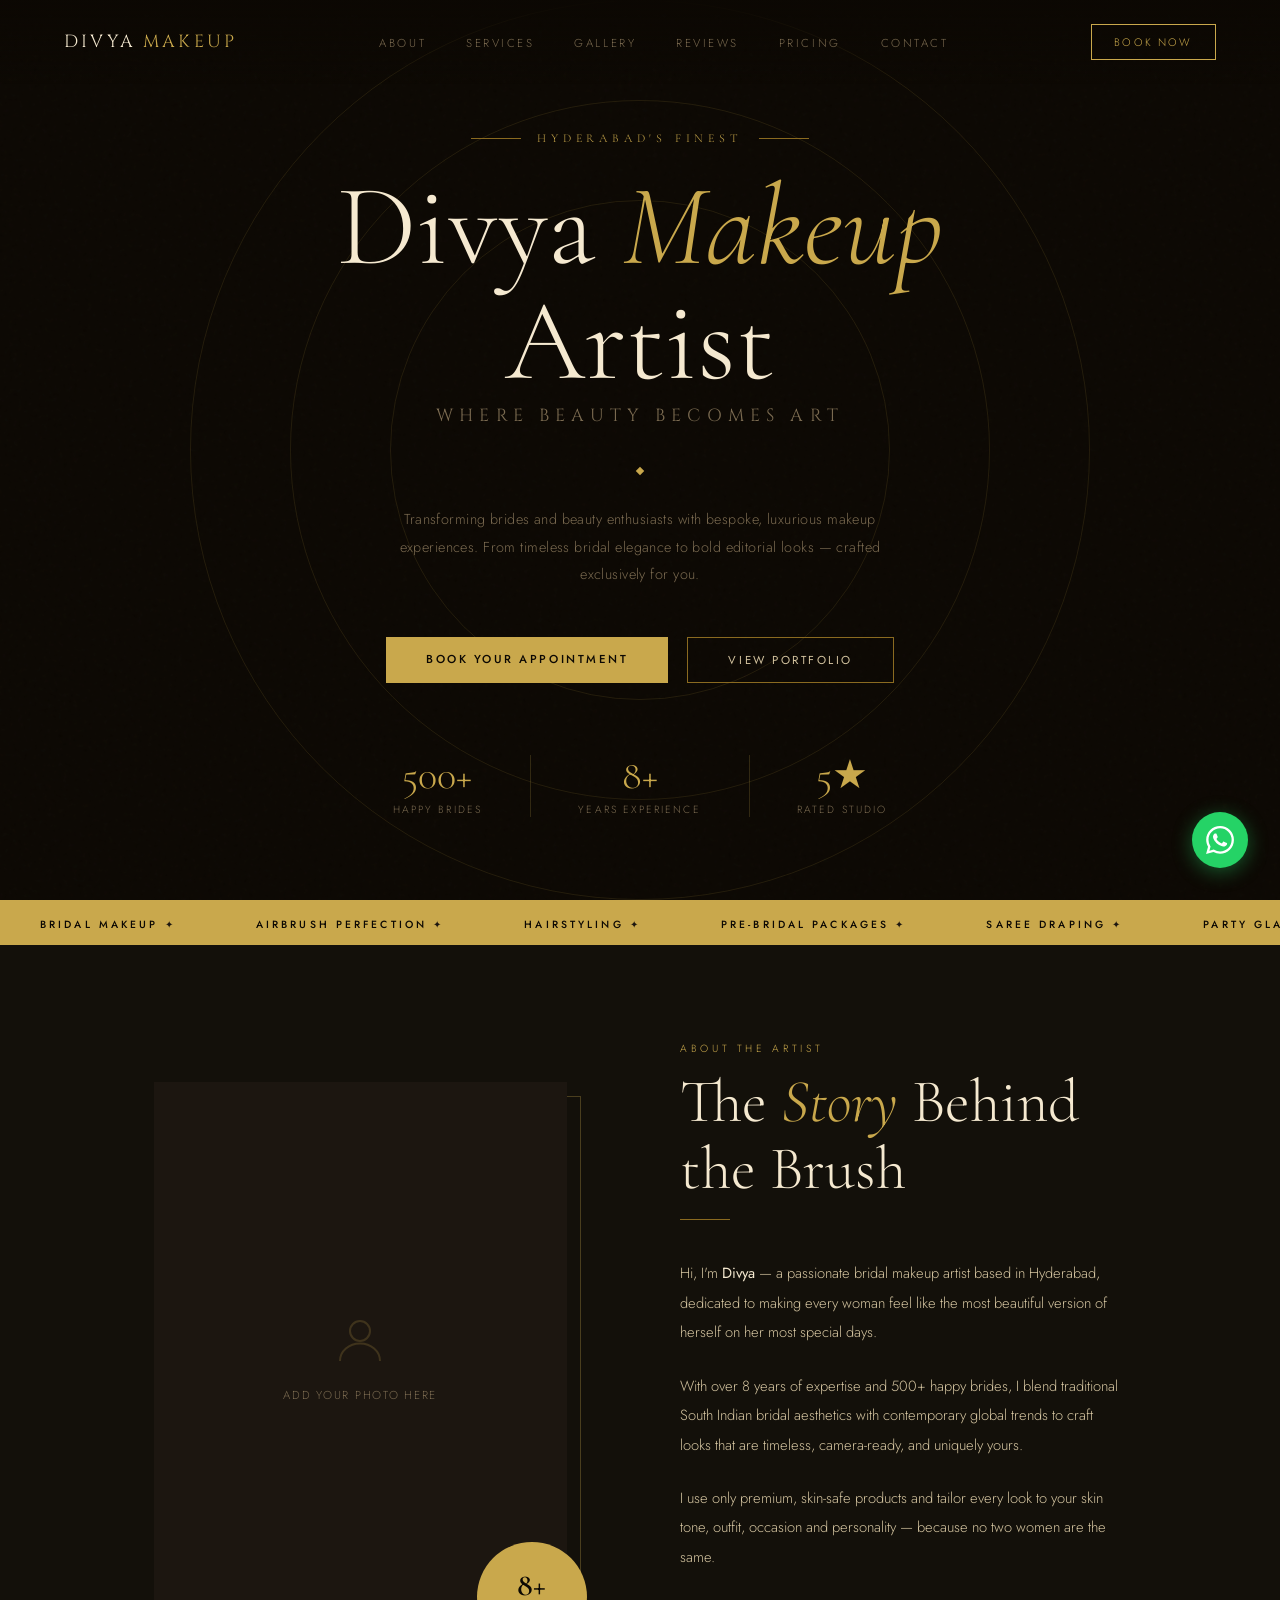
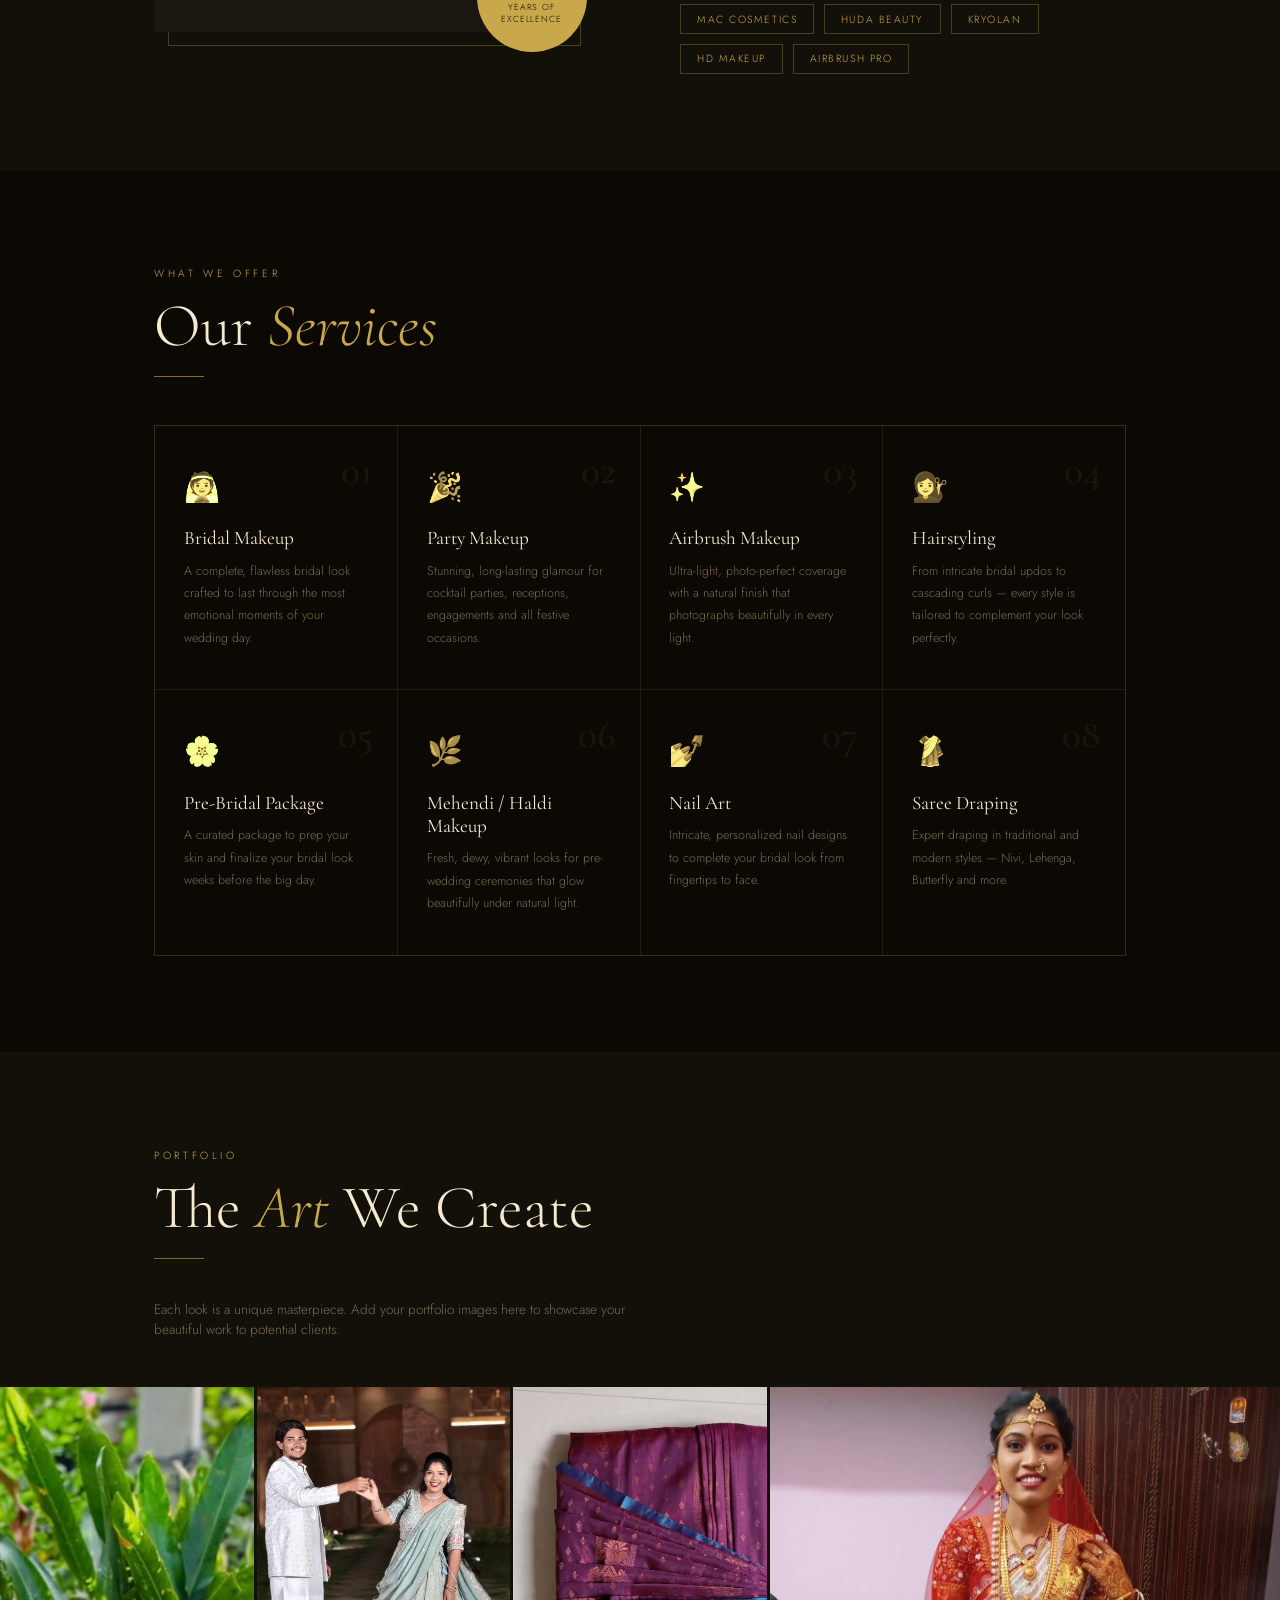
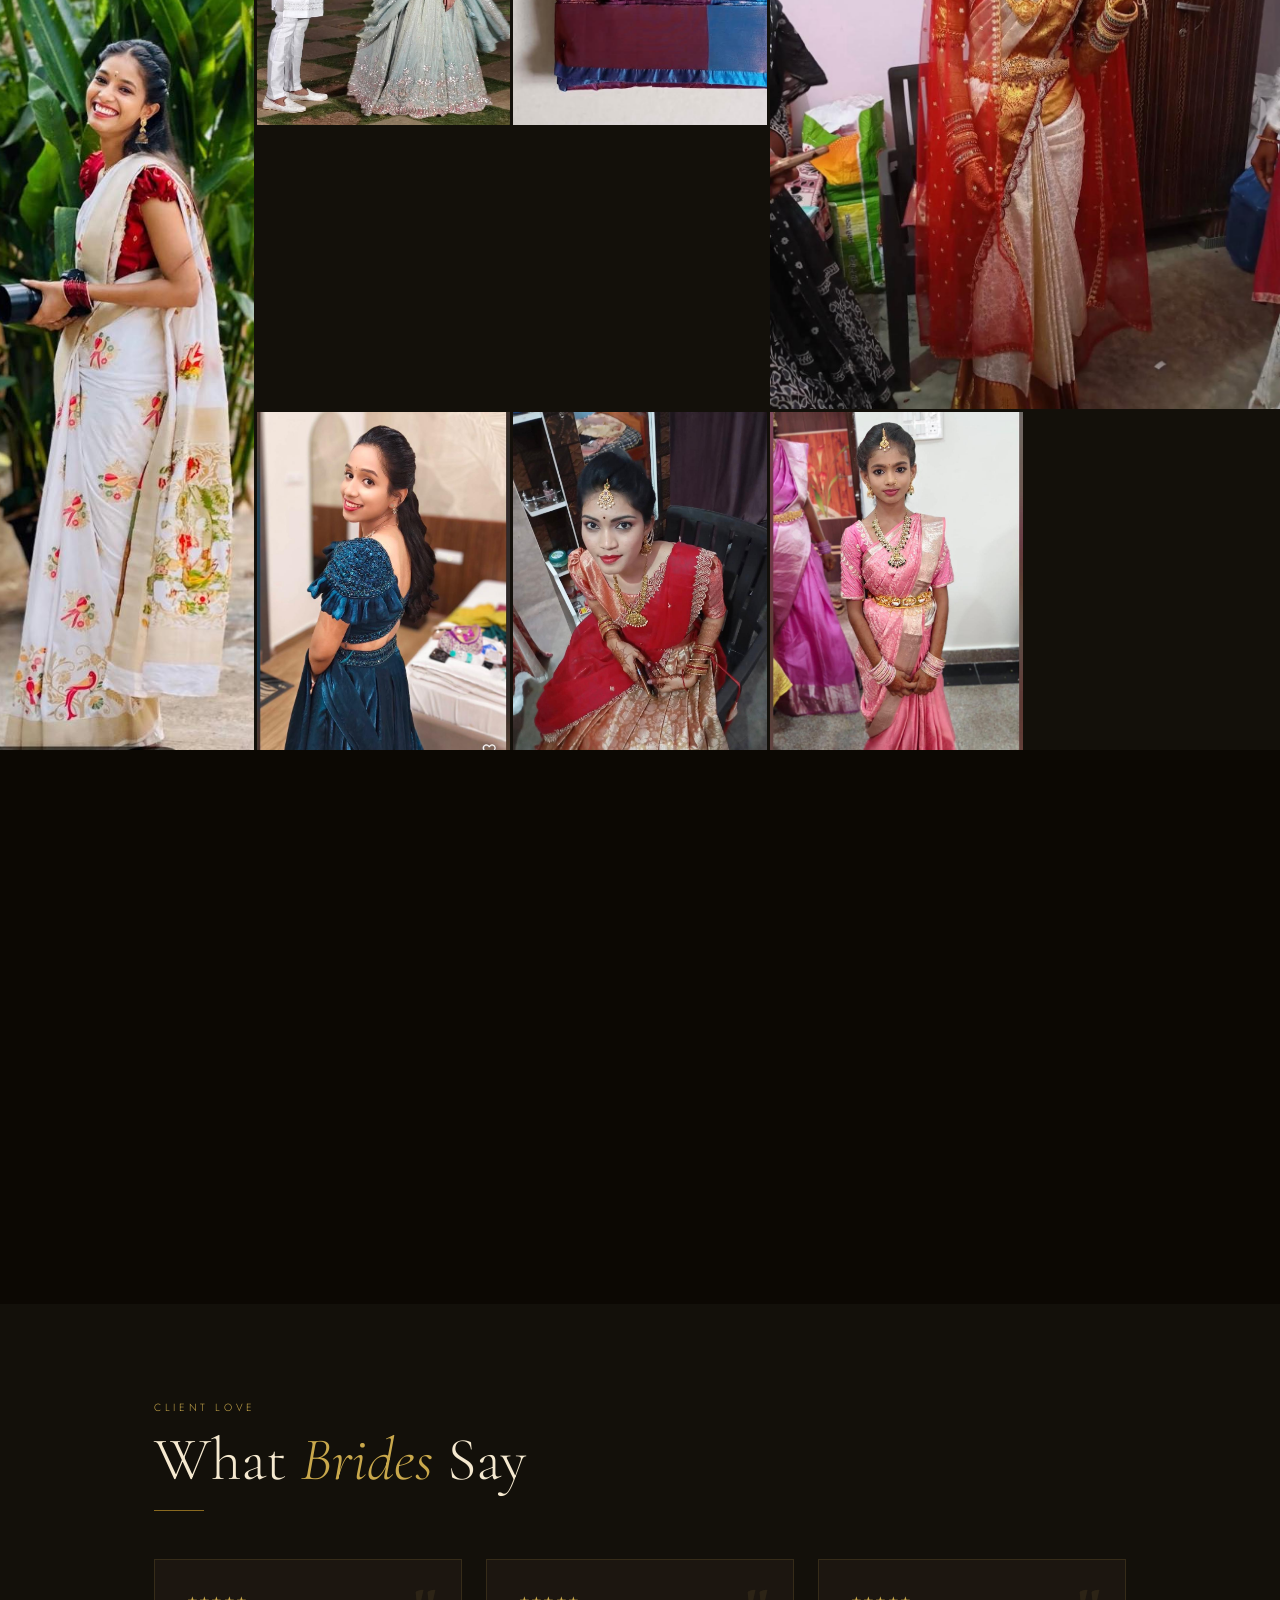
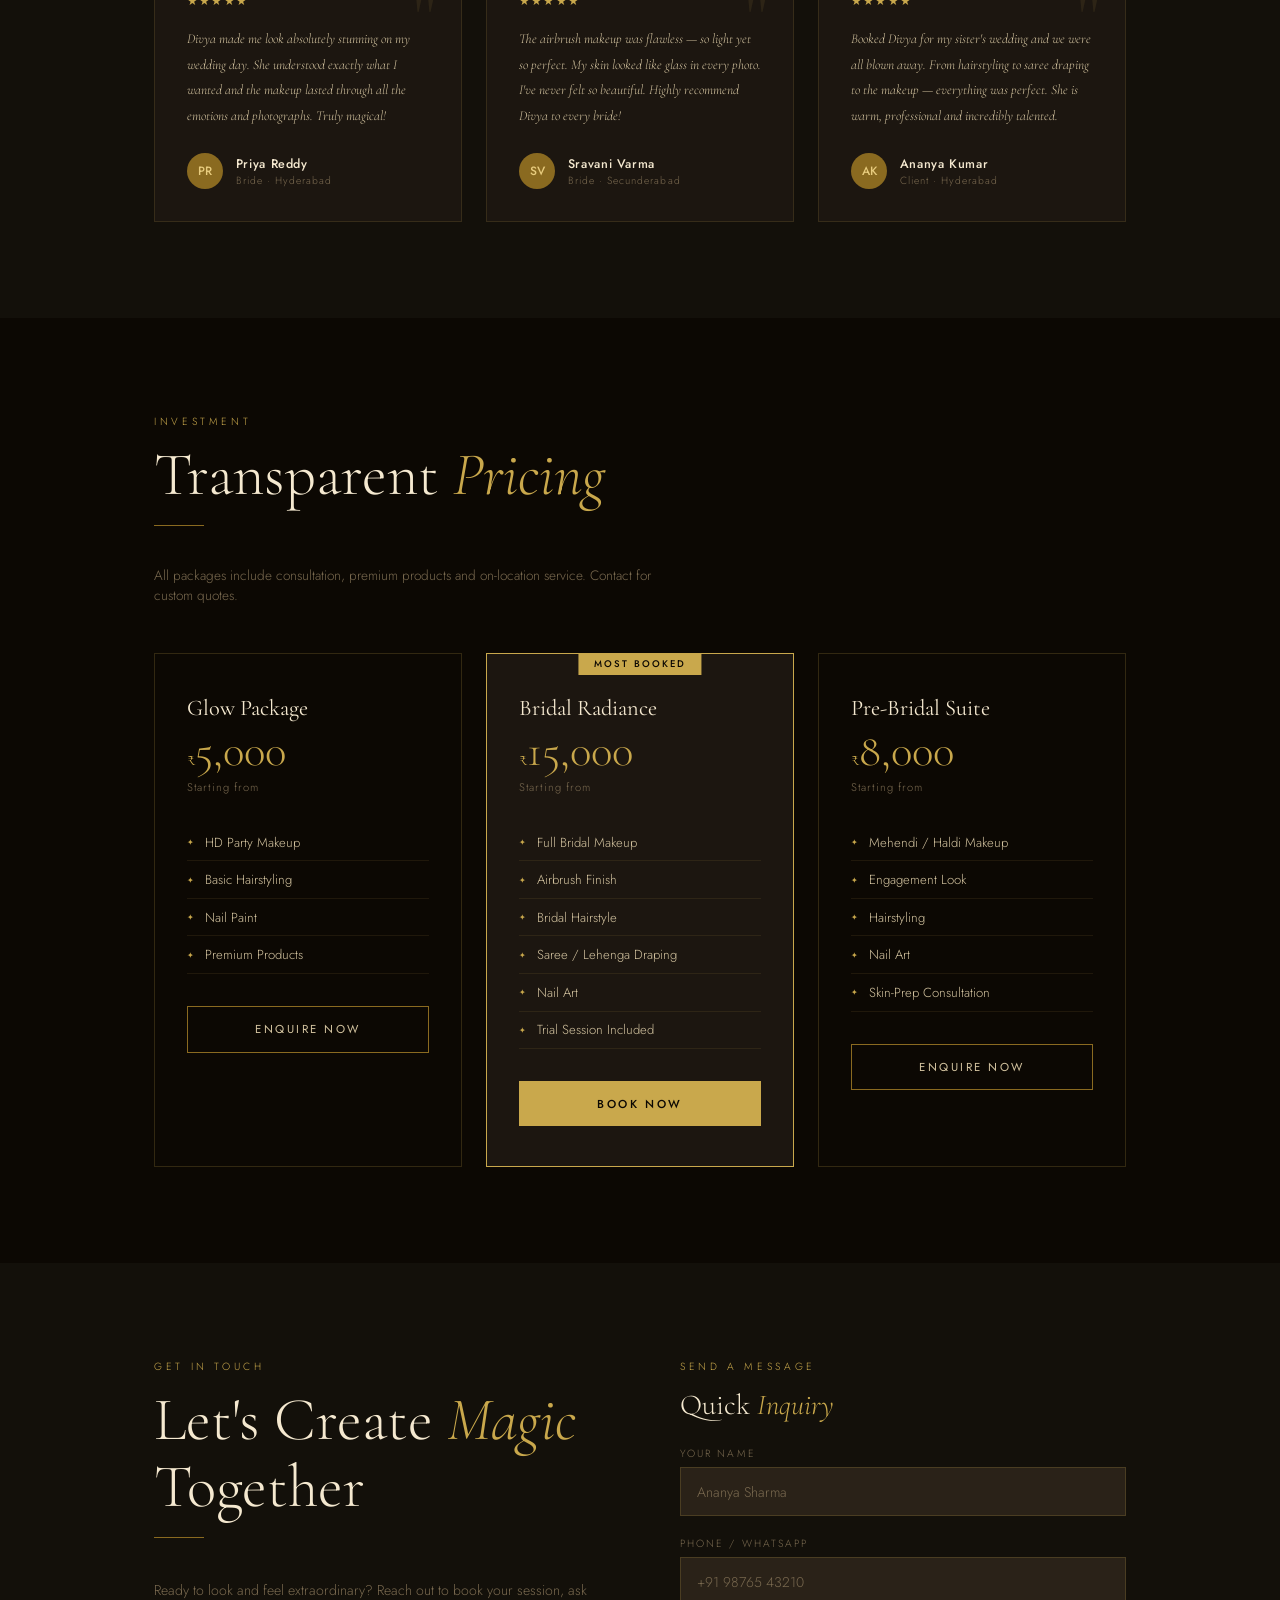
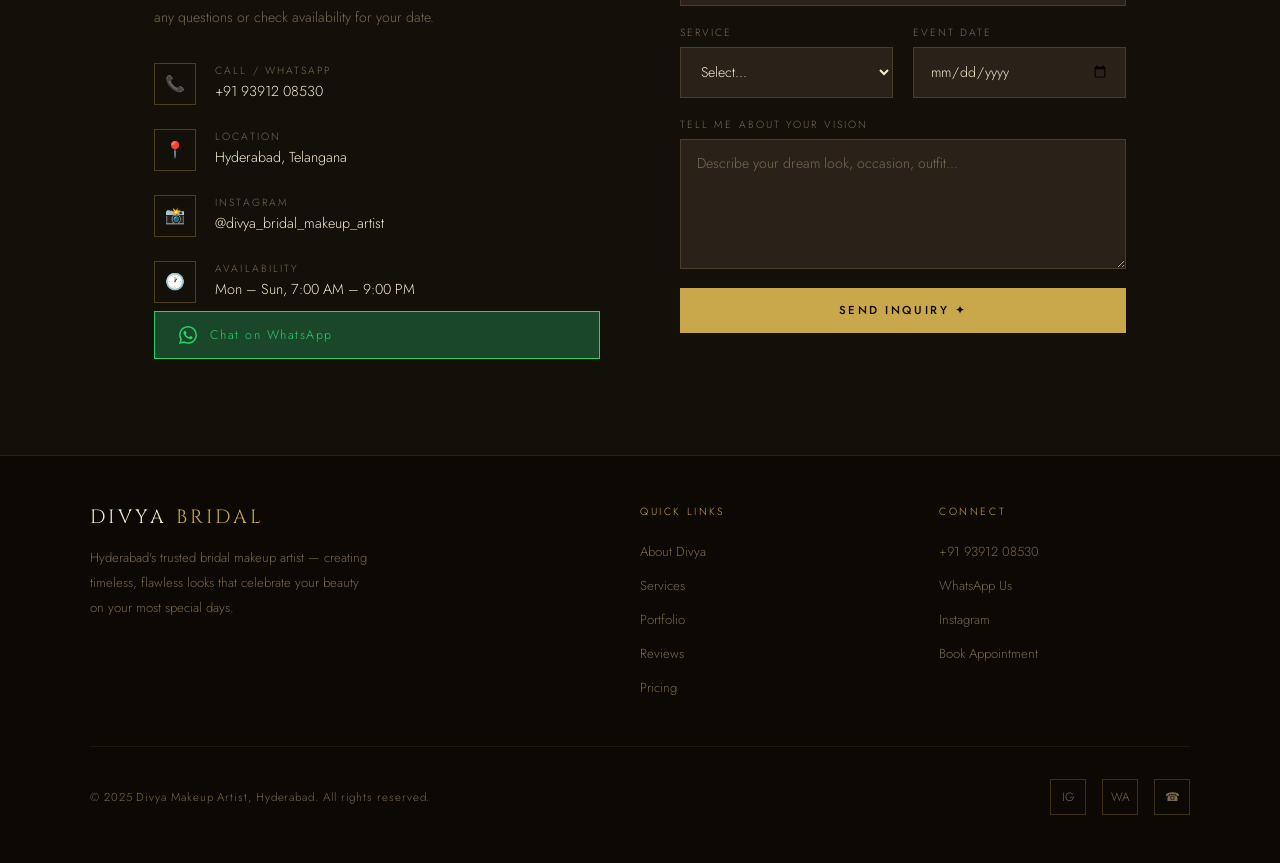
==== index.html @ 197c2012 "Initial project setup" ====
<!DOCTYPE html>
<html lang="en">
<head>
<meta charset="UTF-8"/>
<meta name="viewport" content="width=device-width, initial-scale=1.0"/>
<title>Divya Makeup Artist – Hyderabad</title>
<link href="https://fonts.googleapis.com/css2?family=Cormorant+Garamond:ital,wght@0,300;0,400;0,600;1,300;1,400&family=Jost:wght@300;400;500&family=Cinzel:wght@400;600&display=swap" rel="stylesheet"/>
<link rel="stylesheet" href="assets/css/style.css">
</head>
<body>

<!-- FLOATING WHATSAPP -->
<a class="float-wa" href="https://wa.me/919391208530" target="_blank" aria-label="Chat on WhatsApp">
  <svg viewBox="0 0 24 24" xmlns="http://www.w3.org/2000/svg"><path d="M17.472 14.382c-.297-.149-1.758-.867-2.03-.967-.273-.099-.471-.148-.67.15-.197.297-.767.966-.94 1.164-.173.199-.347.223-.644.075-.297-.15-1.255-.463-2.39-1.475-.883-.788-1.48-1.761-1.653-2.059-.173-.297-.018-.458.13-.606.134-.133.298-.347.446-.52.149-.174.198-.298.298-.497.099-.198.05-.371-.025-.52-.075-.149-.669-1.612-.916-2.207-.242-.579-.487-.5-.669-.51-.173-.008-.371-.01-.57-.01-.198 0-.52.074-.792.372-.272.297-1.04 1.016-1.04 2.479 0 1.462 1.065 2.875 1.213 3.074.149.198 2.096 3.2 5.077 4.487.709.306 1.262.489 1.694.625.712.227 1.36.195 1.871.118.571-.085 1.758-.719 2.006-1.413.248-.694.248-1.289.173-1.413-.074-.124-.272-.198-.57-.347m-5.421 7.403h-.004a9.87 9.87 0 01-5.031-1.378l-.361-.214-3.741.982.998-3.648-.235-.374a9.86 9.86 0 01-1.51-5.26c.001-5.45 4.436-9.884 9.888-9.884 2.64 0 5.122 1.03 6.988 2.898a9.825 9.825 0 012.893 6.994c-.003 5.45-4.437 9.884-9.885 9.884m8.413-18.297A11.815 11.815 0 0012.05 0C5.495 0 .16 5.335.157 11.892c0 2.096.547 4.142 1.588 5.945L.057 24l6.305-1.654a11.882 11.882 0 005.683 1.448h.005c6.554 0 11.89-5.335 11.893-11.893a11.821 11.821 0 00-3.48-8.413z"/></svg>
</a>

<!-- NAV -->
<nav id="navbar">
  <a class="nav-logo" href="#"><span>DIVYA</span> MAKEUP</a>
  <ul class="nav-links">
    <li><a href="#about">About</a></li>
    <li><a href="#services">Services</a></li>
    <li><a href="#gallery">Gallery</a></li>
    <li><a href="#testimonials">Reviews</a></li>
    <li><a href="#pricing">Pricing</a></li>
    <li><a href="#contact">Contact</a></li>
  </ul>
  <a class="nav-book" href="https://wa.me/919391208530" target="_blank">Book Now</a>
  <div class="hamburger" id="hamburger" onclick="toggleMenu()">
    <span></span><span></span><span></span>
  </div>
</nav>

<!-- HERO -->
<section class="hero" id="home">
  <div class="hero-bg-circle"></div>
  <div class="hero-bg-circle"></div>
  <div class="hero-bg-circle"></div>

  <div class="hero-ornament">Hyderabad's Finest</div>

  <h1 class="hero-title">
    Divya <em>Makeup</em><br/>Artist
  </h1>

  <div class="hero-subtitle">Where Beauty Becomes Art</div>

  <div class="hero-divider">
    <div class="hero-divider-line"></div>
    <div class="hero-divider-diamond"></div>
    <div class="hero-divider-line"></div>
  </div>

  <p class="hero-desc">
    Transforming brides and beauty enthusiasts with bespoke, luxurious makeup experiences. From timeless bridal elegance to bold editorial looks — crafted exclusively for you.
  </p>

  <div class="hero-ctas">
    <a class="btn-gold" href="https://wa.me/919391208530" target="_blank">Book Your Appointment</a>
    <a class="btn-outline" href="#gallery">View Portfolio</a>
  </div>

  <div class="hero-stats">
    <div class="hero-stat">
      <span class="hero-stat-num">500+</span>
      <span class="hero-stat-label">Happy Brides</span>
    </div>
    <div class="hero-stat-sep"></div>
    <div class="hero-stat">
      <span class="hero-stat-num">8+</span>
      <span class="hero-stat-label">Years Experience</span>
    </div>
    <div class="hero-stat-sep"></div>
    <div class="hero-stat">
      <span class="hero-stat-num">5★</span>
      <span class="hero-stat-label">Rated Studio</span>
    </div>
  </div>
</section>

<!-- MARQUEE -->
<div class="marquee-wrap">
  <div class="marquee-track">
    <span class="marquee-item">Bridal Makeup <span class="marquee-sep">✦</span></span>
    <span class="marquee-item">Airbrush Perfection <span class="marquee-sep">✦</span></span>
    <span class="marquee-item">Hairstyling <span class="marquee-sep">✦</span></span>
    <span class="marquee-item">Pre-Bridal Packages <span class="marquee-sep">✦</span></span>
    <span class="marquee-item">Saree Draping <span class="marquee-sep">✦</span></span>
    <span class="marquee-item">Party Glam <span class="marquee-sep">✦</span></span>
    <span class="marquee-item">Nail Art <span class="marquee-sep">✦</span></span>
    <span class="marquee-item">Mehendi Makeup <span class="marquee-sep">✦</span></span>
    <span class="marquee-item">Bridal Makeup <span class="marquee-sep">✦</span></span>
    <span class="marquee-item">Airbrush Perfection <span class="marquee-sep">✦</span></span>
    <span class="marquee-item">Hairstyling <span class="marquee-sep">✦</span></span>
    <span class="marquee-item">Pre-Bridal Packages <span class="marquee-sep">✦</span></span>
    <span class="marquee-item">Saree Draping <span class="marquee-sep">✦</span></span>
    <span class="marquee-item">Party Glam <span class="marquee-sep">✦</span></span>
    <span class="marquee-item">Nail Art <span class="marquee-sep">✦</span></span>
    <span class="marquee-item">Mehendi Makeup <span class="marquee-sep">✦</span></span>
  </div>
</div>

<!-- ABOUT -->
<section class="about" id="about">
  <div class="section-inner">
    <div class="about-grid">
      <div class="about-image-wrap reveal">
        <div class="about-image-frame"></div>
        <div class="about-image-placeholder">
          <svg width="60" height="60" viewBox="0 0 24 24" fill="none" stroke="#c9a84c" stroke-width="0.8"><circle cx="12" cy="8" r="4"/><path d="M4 20c0-4 3.6-7 8-7s8 3 8 7"/></svg>
          <p>Add Your Photo Here</p>
        </div>
        <div class="about-badge">
          <span class="about-badge-num">8+</span>
          <span class="about-badge-text">Years of<br/>Excellence</span>
        </div>
      </div>

      <div class="about-text reveal">
        <span class="section-label">About the Artist</span>
        <h2 class="section-title">The <em>Story</em> Behind the Brush</h2>
        <div class="section-rule"></div>
        <p>Hi, I'm <strong style="color:var(--cream);font-weight:400;">Divya</strong> — a passionate bridal makeup artist based in Hyderabad, dedicated to making every woman feel like the most beautiful version of herself on her most special days.</p>
        <p>With over 8 years of expertise and 500+ happy brides, I blend traditional South Indian bridal aesthetics with contemporary global trends to craft looks that are timeless, camera-ready, and uniquely yours.</p>
        <p>I use only premium, skin-safe products and tailor every look to your skin tone, outfit, occasion and personality — because no two women are the same.</p>
        <div class="about-tags">
          <span class="about-tag">MAC Cosmetics</span>
          <span class="about-tag">HUDA Beauty</span>
          <span class="about-tag">Kryolan</span>
          <span class="about-tag">HD Makeup</span>
          <span class="about-tag">Airbrush Pro</span>
        </div>
      </div>
    </div>
  </div>
</section>

<!-- SERVICES -->
<section class="services" id="services">
  <div class="section-inner">
    <div class="reveal">
      <span class="section-label">What We Offer</span>
      <h2 class="section-title">Our <em>Services</em></h2>
      <div class="section-rule"></div>
    </div>
    <div class="services-grid reveal">
      <div class="service-card">
        <span class="service-icon">👰</span>
        <span class="service-num">01</span>
        <div class="service-name">Bridal Makeup</div>
        <p class="service-desc">A complete, flawless bridal look crafted to last through the most emotional moments of your wedding day.</p>
      </div>
      <div class="service-card">
        <span class="service-icon">🎉</span>
        <span class="service-num">02</span>
        <div class="service-name">Party Makeup</div>
        <p class="service-desc">Stunning, long-lasting glamour for cocktail parties, receptions, engagements and all festive occasions.</p>
      </div>
      <div class="service-card">
        <span class="service-icon">✨</span>
        <span class="service-num">03</span>
        <div class="service-name">Airbrush Makeup</div>
        <p class="service-desc">Ultra-light, photo-perfect coverage with a natural finish that photographs beautifully in every light.</p>
      </div>
      <div class="service-card">
        <span class="service-icon">💇‍♀️</span>
        <span class="service-num">04</span>
        <div class="service-name">Hairstyling</div>
        <p class="service-desc">From intricate bridal updos to cascading curls — every style is tailored to complement your look perfectly.</p>
      </div>
      <div class="service-card">
        <span class="service-icon">🌸</span>
        <span class="service-num">05</span>
        <div class="service-name">Pre-Bridal Package</div>
        <p class="service-desc">A curated package to prep your skin and finalize your bridal look weeks before the big day.</p>
      </div>
      <div class="service-card">
        <span class="service-icon">🌿</span>
        <span class="service-num">06</span>
        <div class="service-name">Mehendi / Haldi Makeup</div>
        <p class="service-desc">Fresh, dewy, vibrant looks for pre-wedding ceremonies that glow beautifully under natural light.</p>
      </div>
      <div class="service-card">
        <span class="service-icon">💅</span>
        <span class="service-num">07</span>
        <div class="service-name">Nail Art</div>
        <p class="service-desc">Intricate, personalized nail designs to complete your bridal look from fingertips to face.</p>
      </div>
      <div class="service-card">
        <span class="service-icon">🥻</span>
        <span class="service-num">08</span>
        <div class="service-name">Saree Draping</div>
        <p class="service-desc">Expert draping in traditional and modern styles — Nivi, Lehenga, Butterfly and more.</p>
      </div>
    </div>
  </div>
</section>

<!-- GALLERY -->
<section class="gallery-strip" id="gallery">
  <div class="section-inner">
    <div class="reveal">
      <span class="section-label">Portfolio</span>
      <h2 class="section-title">The <em>Art</em> We Create</h2>
      <div class="section-rule"></div>
      <p style="font-size:0.85rem;color:var(--muted);max-width:500px;">Each look is a unique masterpiece. Add your portfolio images here to showcase your beautiful work to potential clients.</p>
    </div>
  </div>
  <div class="gallery-grid reveal">
    <div class="gallery-item">
      <img src="assets/images/gallery/gallery-1.jpeg" alt="Portfolio look 1" loading="lazy">
      <div class="gallery-overlay"><span class="gallery-overlay-icon">✦</span></div>
    </div>
    <div class="gallery-item">
      <img src="assets/images/gallery/gallery-2.jpeg" alt="Portfolio look 2" loading="lazy">
      <div class="gallery-overlay"><span class="gallery-overlay-icon">✦</span></div>
    </div>
    <div class="gallery-item">
      <img src="assets/images/gallery/gallery-3.jpeg" alt="Portfolio look 3" loading="lazy">
      <div class="gallery-overlay"><span class="gallery-overlay-icon">✦</span></div>
    </div>
    <div class="gallery-item">
      <img src="assets/images/gallery/gallery-4.jpeg" alt="Portfolio look 4" loading="lazy">
      <div class="gallery-overlay"><span class="gallery-overlay-icon">✦</span></div>
    </div>
    <div class="gallery-item">
      <img src="assets/images/gallery/gallery-5.jpeg" alt="Portfolio look 5" loading="lazy">
      <div class="gallery-overlay"><span class="gallery-overlay-icon">✦</span></div>
    </div>
    <div class="gallery-item">
      <img src="assets/images/gallery/gallery-6.jpeg" alt="Portfolio look 6" loading="lazy">
      <div class="gallery-overlay"><span class="gallery-overlay-icon">✦</span></div>
    </div>
    <div class="gallery-item">
      <img src="assets/images/gallery/gallery-7.jpeg" alt="Portfolio look 7" loading="lazy">
      <div class="gallery-overlay"><span class="gallery-overlay-icon">✦</span></div>
    </div>
  </div>
</section>

<!-- PROCESS -->
<section class="process">
  <div class="section-inner">
    <div class="reveal" style="text-align:center;">
      <span class="section-label">How It Works</span>
      <h2 class="section-title">Your <em>Journey</em> to Perfection</h2>
      <div class="section-rule" style="margin:0 auto 2.5rem;"></div>
    </div>
    <div class="process-steps reveal">
      <div class="process-step">
        <div class="process-num">01</div>
        <div class="process-title">Consultation</div>
        <p class="process-desc">Share your vision, preferences, outfit details and skin type via WhatsApp or in person.</p>
      </div>
      <div class="process-step">
        <div class="process-num">02</div>
        <div class="process-title">Trial Session</div>
        <p class="process-desc">We create and refine your perfect look so there are zero surprises on the big day.</p>
      </div>
      <div class="process-step">
        <div class="process-num">03</div>
        <div class="process-title">The Makeover</div>
        <p class="process-desc">On your special day, we arrive on time and craft your stunning, long-lasting look.</p>
      </div>
      <div class="process-step">
        <div class="process-num">04</div>
        <div class="process-title">You Glow ✦</div>
        <p class="process-desc">Step into your moment feeling radiant, confident and camera-ready all day long.</p>
      </div>
    </div>
  </div>
</section>

<!-- TESTIMONIALS -->
<section class="testimonials" id="testimonials">
  <div class="section-inner">
    <div class="reveal">
      <span class="section-label">Client Love</span>
      <h2 class="section-title">What <em>Brides</em> Say</h2>
      <div class="section-rule"></div>
    </div>
    <div class="testimonials-grid reveal">
      <div class="testimonial-card">
        <div class="testimonial-stars">★★★★★</div>
        <p class="testimonial-text">Divya made me look absolutely stunning on my wedding day. She understood exactly what I wanted and the makeup lasted through all the emotions and photographs. Truly magical!</p>
        <div class="testimonial-author">
          <div class="testimonial-avatar">PR</div>
          <div>
            <div class="testimonial-name">Priya Reddy</div>
            <div class="testimonial-role">Bride · Hyderabad</div>
          </div>
        </div>
      </div>
      <div class="testimonial-card">
        <div class="testimonial-stars">★★★★★</div>
        <p class="testimonial-text">The airbrush makeup was flawless — so light yet so perfect. My skin looked like glass in every photo. I've never felt so beautiful. Highly recommend Divya to every bride!</p>
        <div class="testimonial-author">
          <div class="testimonial-avatar">SV</div>
          <div>
            <div class="testimonial-name">Sravani Varma</div>
            <div class="testimonial-role">Bride · Secunderabad</div>
          </div>
        </div>
      </div>
      <div class="testimonial-card">
        <div class="testimonial-stars">★★★★★</div>
        <p class="testimonial-text">Booked Divya for my sister's wedding and we were all blown away. From hairstyling to saree draping to the makeup — everything was perfect. She is warm, professional and incredibly talented.</p>
        <div class="testimonial-author">
          <div class="testimonial-avatar">AK</div>
          <div>
            <div class="testimonial-name">Ananya Kumar</div>
            <div class="testimonial-role">Client · Hyderabad</div>
          </div>
        </div>
      </div>
    </div>
  </div>
</section>

<!-- PRICING -->
<section class="pricing" id="pricing">
  <div class="section-inner">
    <div class="reveal">
      <span class="section-label">Investment</span>
      <h2 class="section-title">Transparent <em>Pricing</em></h2>
      <div class="section-rule"></div>
      <p style="font-size:0.85rem;color:var(--muted);max-width:500px;margin-bottom:0;">All packages include consultation, premium products and on-location service. Contact for custom quotes.</p>
    </div>
    <div class="pricing-grid reveal">
      <div class="pricing-card">
        <div class="pricing-name">Glow Package</div>
        <div class="pricing-price"><span>₹</span>5,000</div>
        <div class="pricing-sub">Starting from</div>
        <ul class="pricing-features">
          <li>HD Party Makeup</li>
          <li>Basic Hairstyling</li>
          <li>Nail Paint</li>
          <li>Premium Products</li>
        </ul>
        <a class="btn-outline" href="https://wa.me/919391208530" target="_blank" style="display:block;text-align:center;">Enquire Now</a>
      </div>
      <div class="pricing-card featured">
        <div class="pricing-badge">Most Booked</div>
        <div class="pricing-name">Bridal Radiance</div>
        <div class="pricing-price"><span>₹</span>15,000</div>
        <div class="pricing-sub">Starting from</div>
        <ul class="pricing-features">
          <li>Full Bridal Makeup</li>
          <li>Airbrush Finish</li>
          <li>Bridal Hairstyle</li>
          <li>Saree / Lehenga Draping</li>
          <li>Nail Art</li>
          <li>Trial Session Included</li>
        </ul>
        <a class="btn-gold" href="https://wa.me/919391208530" target="_blank" style="display:block;text-align:center;">Book Now</a>
      </div>
      <div class="pricing-card">
        <div class="pricing-name">Pre-Bridal Suite</div>
        <div class="pricing-price"><span>₹</span>8,000</div>
        <div class="pricing-sub">Starting from</div>
        <ul class="pricing-features">
          <li>Mehendi / Haldi Makeup</li>
          <li>Engagement Look</li>
          <li>Hairstyling</li>
          <li>Nail Art</li>
          <li>Skin-Prep Consultation</li>
        </ul>
        <a class="btn-outline" href="https://wa.me/919391208530" target="_blank" style="display:block;text-align:center;">Enquire Now</a>
      </div>
    </div>
  </div>
</section>

<!-- CONTACT -->
<section class="contact" id="contact">
  <div class="section-inner">
    <div class="contact-grid">
      <div class="reveal">
        <span class="section-label">Get in Touch</span>
        <h2 class="section-title">Let's Create <em>Magic</em> Together</h2>
        <div class="section-rule"></div>
        <p style="font-size:0.88rem;color:var(--muted);line-height:1.9;margin-bottom:2rem;">Ready to look and feel extraordinary? Reach out to book your session, ask any questions or check availability for your date.</p>
        <div class="contact-info-items">
          <div class="contact-info-item">
            <div class="contact-info-icon">📞</div>
            <div>
              <div class="contact-info-label">Call / WhatsApp</div>
              <div class="contact-info-value"><a href="tel:+919391208530">+91 93912 08530</a></div>
            </div>
          </div>
          <div class="contact-info-item">
            <div class="contact-info-icon">📍</div>
            <div>
              <div class="contact-info-label">Location</div>
              <div class="contact-info-value">Hyderabad, Telangana</div>
            </div>
          </div>
          <div class="contact-info-item">
            <div class="contact-info-icon">📸</div>
            <div>
              <div class="contact-info-label">Instagram</div>
              <div class="contact-info-value"><a href="https://www.instagram.com/divya_bridal_makeup_artist" target="_blank">@divya_bridal_makeup_artist</a></div>
            </div>
          </div>
          <div class="contact-info-item">
            <div class="contact-info-icon">🕐</div>
            <div>
              <div class="contact-info-label">Availability</div>
              <div class="contact-info-value">Mon – Sun, 7:00 AM – 9:00 PM</div>
            </div>
          </div>
        </div>
        <a class="whatsapp-btn" href="https://wa.me/919391208530?text=Hi%20Divya!%20I'd%20like%20to%20book%20a%20makeup%20appointment." target="_blank">
          <svg width="18" height="18" viewBox="0 0 24 24" fill="#25d366"><path d="M17.472 14.382c-.297-.149-1.758-.867-2.03-.967-.273-.099-.471-.148-.67.15-.197.297-.767.966-.94 1.164-.173.199-.347.223-.644.075-.297-.15-1.255-.463-2.39-1.475-.883-.788-1.48-1.761-1.653-2.059-.173-.297-.018-.458.13-.606.134-.133.298-.347.446-.52.149-.174.198-.298.298-.497.099-.198.05-.371-.025-.52-.075-.149-.669-1.612-.916-2.207-.242-.579-.487-.5-.669-.51-.173-.008-.371-.01-.57-.01-.198 0-.52.074-.792.372-.272.297-1.04 1.016-1.04 2.479 0 1.462 1.065 2.875 1.213 3.074.149.198 2.096 3.2 5.077 4.487.709.306 1.262.489 1.694.625.712.227 1.36.195 1.871.118.571-.085 1.758-.719 2.006-1.413.248-.694.248-1.289.173-1.413-.074-.124-.272-.198-.57-.347m-5.421 7.403h-.004a9.87 9.87 0 01-5.031-1.378l-.361-.214-3.741.982.998-3.648-.235-.374a9.86 9.86 0 01-1.51-5.26c.001-5.45 4.436-9.884 9.888-9.884 2.64 0 5.122 1.03 6.988 2.898a9.825 9.825 0 012.893 6.994c-.003 5.45-4.437 9.884-9.885 9.884m8.413-18.297A11.815 11.815 0 0012.05 0C5.495 0 .16 5.335.157 11.892c0 2.096.547 4.142 1.588 5.945L.057 24l6.305-1.654a11.882 11.882 0 005.683 1.448h.005c6.554 0 11.89-5.335 11.893-11.893a11.821 11.821 0 00-3.48-8.413z"/></svg>
          Chat on WhatsApp
        </a>
      </div>

      <div class="reveal">
        <div style="margin-bottom:1.5rem;">
          <span class="section-label">Send a Message</span>
          <h3 style="font-family:var(--font-display);font-size:1.8rem;font-weight:300;color:var(--cream);">Quick <em style="color:var(--gold);font-style:italic;">Inquiry</em></h3>
        </div>
        <div class="contact-form">
          <div class="form-group">
            <label class="form-label">Your Name</label>
            <input class="form-input" type="text" placeholder="Ananya Sharma" />
          </div>
          <div class="form-group">
            <label class="form-label">Phone / WhatsApp</label>
            <input class="form-input" type="tel" placeholder="+91 98765 43210" />
          </div>
          <div style="display:grid;grid-template-columns:1fr 1fr;gap:1.2rem;">
            <div class="form-group">
              <label class="form-label">Service</label>
              <select class="form-input" style="cursor:pointer;">
                <option value="">Select...</option>
                <option>Bridal Makeup</option>
                <option>Party Makeup</option>
                <option>Airbrush Makeup</option>
                <option>Hairstyling</option>
                <option>Pre-Bridal Package</option>
                <option>Mehendi / Haldi</option>
                <option>Nail Art</option>
                <option>Saree Draping</option>
              </select>
            </div>
            <div class="form-group">
              <label class="form-label">Event Date</label>
              <input class="form-input" type="date" />
            </div>
          </div>
          <div class="form-group">
            <label class="form-label">Tell Me About Your Vision</label>
            <textarea class="form-textarea" placeholder="Describe your dream look, occasion, outfit..."></textarea>
          </div>
          <a class="btn-gold" href="#" onclick="handleFormSubmit(event)" style="text-align:center;">Send Inquiry ✦</a>
        </div>
      </div>
    </div>
  </div>
</section>

<!-- FOOTER -->
<footer>
  <div class="footer-inner">
    <div>
      <span class="footer-logo"><span>DIVYA</span> BRIDAL</span>
      <p class="footer-tagline">Hyderabad's trusted bridal makeup artist — creating timeless, flawless looks that celebrate your beauty on your most special days.</p>
    </div>
    <div>
      <div class="footer-heading">Quick Links</div>
      <ul class="footer-links">
        <li><a href="#about">About Divya</a></li>
        <li><a href="#services">Services</a></li>
        <li><a href="#gallery">Portfolio</a></li>
        <li><a href="#testimonials">Reviews</a></li>
        <li><a href="#pricing">Pricing</a></li>
      </ul>
    </div>
    <div>
      <div class="footer-heading">Connect</div>
      <ul class="footer-links">
        <li><a href="tel:+919391208530">+91 93912 08530</a></li>
        <li><a href="https://wa.me/919391208530" target="_blank">WhatsApp Us</a></li>
        <li><a href="https://www.instagram.com/divya_bridal_makeup_artist" target="_blank">Instagram</a></li>
        <li><a href="#contact">Book Appointment</a></li>
      </ul>
    </div>
  </div>
  <div class="footer-bottom">
    <div class="footer-copy">© 2025 Divya Makeup Artist, Hyderabad. All rights reserved.</div>
    <div class="footer-social">
      <a href="https://www.instagram.com/divya_bridal_makeup_artist" target="_blank" aria-label="Instagram">IG</a>
      <a href="https://wa.me/919391208530" target="_blank" aria-label="WhatsApp">WA</a>
      <a href="tel:+919391208530" aria-label="Call">☎</a>
    </div>
  </div>
</footer>

<script src="assets/js/script.js"></script>
</body>
</html>
---- assets/css/style.css ----
:root {
  --gold: #c9a84c;
  --gold-light: #e8cc7e;
  --gold-dark: #8a6a20;
  --dark: #0c0803;
  --dark2: #13100a;
  --dark3: #1c1610;
  --dark4: #2a2218;
  --cream: #f5e9d0;
  --cream2: #d4c4a0;
  --muted: #7a6a50;
  --font-display: 'Cormorant Garamond', Georgia, serif;
  --font-ui: 'Jost', sans-serif;
  --font-accent: 'Cinzel', serif;
}

*, *::before, *::after { box-sizing: border-box; margin: 0; padding: 0; }

html { scroll-behavior: smooth; }

body {
  background: var(--dark);
  color: var(--cream);
  font-family: var(--font-ui);
  font-weight: 300;
  overflow-x: hidden;
}

/* ── NOISE TEXTURE OVERLAY ── */
body::before {
  content: '';
  position: fixed;
  inset: 0;
  background-image: url("data:image/svg+xml,%3Csvg viewBox='0 0 200 200' xmlns='http://www.w3.org/2000/svg'%3E%3Cfilter id='n'%3E%3CfeTurbulence type='fractalNoise' baseFrequency='0.9' numOctaves='4' stitchTiles='stitch'/%3E%3C/filter%3E%3Crect width='100%25' height='100%25' filter='url(%23n)' opacity='0.04'/%3E%3C/svg%3E");
  pointer-events: none;
  z-index: 0;
  opacity: 0.5;
}

/* ── NAV ── */
nav {
  position: fixed;
  top: 0; left: 0; right: 0;
  z-index: 100;
  display: flex;
  align-items: center;
  justify-content: space-between;
  padding: 1.5rem 5%;
  background: linear-gradient(to bottom, rgba(12,8,3,0.98) 0%, transparent 100%);
  transition: background 0.4s;
}
nav.scrolled { background: rgba(12,8,3,0.97); border-bottom: 0.5px solid rgba(201,168,76,0.2); }

.nav-logo {
  font-family: var(--font-accent);
  font-size: 1.1rem;
  letter-spacing: 0.18em;
  color: var(--gold);
  text-decoration: none;
}
.nav-logo span { color: var(--cream); }

.nav-links { display: flex; gap: 2.5rem; list-style: none; }
.nav-links a {
  font-size: 0.72rem;
  letter-spacing: 0.22em;
  text-transform: uppercase;
  color: var(--muted);
  text-decoration: none;
  transition: color 0.3s;
}
.nav-links a:hover { color: var(--gold); }

.nav-book {
  font-size: 0.68rem;
  letter-spacing: 0.2em;
  text-transform: uppercase;
  border: 0.5px solid var(--gold);
  color: var(--gold);
  padding: 0.55rem 1.4rem;
  text-decoration: none;
  transition: background 0.3s, color 0.3s;
}
.nav-book:hover { background: var(--gold); color: var(--dark); }

.hamburger { display: none; flex-direction: column; gap: 5px; cursor: pointer; }
.hamburger span { width: 22px; height: 1px; background: var(--gold); display: block; transition: all 0.3s; }

/* ── HERO ── */
.hero {
  min-height: 100vh;
  display: flex;
  flex-direction: column;
  align-items: center;
  justify-content: center;
  text-align: center;
  padding: 8rem 5% 5rem;
  position: relative;
  overflow: hidden;
}

.hero-bg-circle {
  position: absolute;
  border-radius: 50%;
  border: 0.5px solid rgba(201,168,76,0.12);
  pointer-events: none;
  animation: pulseRing 6s ease-in-out infinite;
}
.hero-bg-circle:nth-child(1) { width: 500px; height: 500px; top: 50%; left: 50%; transform: translate(-50%,-50%); }
.hero-bg-circle:nth-child(2) { width: 700px; height: 700px; top: 50%; left: 50%; transform: translate(-50%,-50%); animation-delay: 1s; }
.hero-bg-circle:nth-child(3) { width: 900px; height: 900px; top: 50%; left: 50%; transform: translate(-50%,-50%); animation-delay: 2s; }

@keyframes pulseRing {
  0%, 100% { opacity: 0.4; }
  50% { opacity: 0.15; }
}

.hero-ornament {
  font-family: var(--font-display);
  font-size: 0.75rem;
  letter-spacing: 0.4em;
  color: var(--gold);
  text-transform: uppercase;
  margin-bottom: 1.5rem;
  display: flex;
  align-items: center;
  gap: 1rem;
  animation: fadeUp 1s ease 0.2s both;
}
.hero-ornament::before, .hero-ornament::after {
  content: '';
  width: 50px;
  height: 0.5px;
  background: var(--gold-dark);
}

.hero-title {
  font-family: var(--font-display);
  font-size: clamp(3.5rem, 9vw, 7.5rem);
  font-weight: 300;
  line-height: 1;
  color: var(--cream);
  margin-bottom: 0.3rem;
  animation: fadeUp 1s ease 0.4s both;
}
.hero-title em {
  font-style: italic;
  color: var(--gold);
  font-weight: 300;
}

.hero-subtitle {
  font-family: var(--font-accent);
  font-size: clamp(0.8rem, 2vw, 1.1rem);
  letter-spacing: 0.35em;
  color: var(--muted);
  text-transform: uppercase;
  margin-bottom: 2.5rem;
  animation: fadeUp 1s ease 0.6s both;
}

.hero-divider {
  display: flex;
  align-items: center;
  gap: 0.8rem;
  margin-bottom: 2rem;
  animation: fadeUp 1s ease 0.7s both;
}
.hero-divider-line { flex: 1; max-width: 80px; height: 0.5px; background: var(--gold-dark); }
.hero-divider-diamond {
  width: 6px; height: 6px;
  background: var(--gold);
  transform: rotate(45deg);
}

.hero-desc {
  font-size: 0.9rem;
  line-height: 1.9;
  color: var(--muted);
  max-width: 500px;
  margin-bottom: 3rem;
  letter-spacing: 0.03em;
  animation: fadeUp 1s ease 0.8s both;
}

.hero-ctas {
  display: flex;
  gap: 1.2rem;
  flex-wrap: wrap;
  justify-content: center;
  animation: fadeUp 1s ease 1s both;
}

.btn-gold {
  background: var(--gold);
  color: var(--dark);
  padding: 0.9rem 2.5rem;
  font-size: 0.72rem;
  letter-spacing: 0.22em;
  text-transform: uppercase;
  text-decoration: none;
  font-family: var(--font-ui);
  font-weight: 500;
  transition: background 0.3s, transform 0.2s;
  display: inline-block;
}
.btn-gold:hover { background: var(--gold-light); transform: translateY(-2px); }

.btn-outline {
  border: 0.5px solid var(--gold-dark);
  color: var(--cream2);
  padding: 0.9rem 2.5rem;
  font-size: 0.72rem;
  letter-spacing: 0.22em;
  text-transform: uppercase;
  text-decoration: none;
  font-family: var(--font-ui);
  font-weight: 400;
  transition: border-color 0.3s, color 0.3s, transform 0.2s;
  display: inline-block;
}
.btn-outline:hover { border-color: var(--gold); color: var(--gold); transform: translateY(-2px); }

.hero-stats {
  display: flex;
  gap: 3rem;
  margin-top: 4.5rem;
  animation: fadeUp 1s ease 1.2s both;
}
.hero-stat { text-align: center; }
.hero-stat-num {
  font-family: var(--font-display);
  font-size: 2.5rem;
  font-weight: 300;
  color: var(--gold);
  line-height: 1;
  display: block;
}
.hero-stat-label {
  font-size: 0.65rem;
  letter-spacing: 0.2em;
  text-transform: uppercase;
  color: var(--muted);
  margin-top: 0.4rem;
  display: block;
}
.hero-stat-sep { width: 0.5px; background: rgba(201,168,76,0.2); }

@keyframes fadeUp {
  from { opacity: 0; transform: translateY(30px); }
  to { opacity: 1; transform: translateY(0); }
}

/* ── SECTION BASE ── */
section { position: relative; }
.section-inner { max-width: 1100px; margin: 0 auto; padding: 6rem 5%; }

.section-label {
  font-size: 0.65rem;
  letter-spacing: 0.35em;
  text-transform: uppercase;
  color: var(--gold);
  margin-bottom: 0.8rem;
  display: block;
}
.section-title {
  font-family: var(--font-display);
  font-size: clamp(2.2rem, 5vw, 3.8rem);
  font-weight: 300;
  line-height: 1.1;
  color: var(--cream);
  margin-bottom: 1rem;
}
.section-title em { font-style: italic; color: var(--gold); }
.section-rule {
  width: 50px;
  height: 0.5px;
  background: var(--gold-dark);
  margin-bottom: 2.5rem;
}

/* ── ABOUT ── */
.about { background: var(--dark2); }
.about-grid {
  display: grid;
  grid-template-columns: 1fr 1fr;
  gap: 5rem;
  align-items: center;
}
.about-image-wrap {
  position: relative;
  aspect-ratio: 3/4;
  max-height: 550px;
}
.about-image-frame {
  position: absolute;
  inset: 0;
  border: 0.5px solid rgba(201,168,76,0.3);
  transform: translate(14px, 14px);
}
.about-image-placeholder {
  width: 100%;
  height: 100%;
  background: var(--dark3);
  display: flex;
  flex-direction: column;
  align-items: center;
  justify-content: center;
  gap: 1rem;
  position: relative;
  z-index: 1;
}
.about-image-placeholder svg { opacity: 0.2; }
.about-image-placeholder p {
  font-size: 0.72rem;
  letter-spacing: 0.15em;
  color: var(--muted);
  text-transform: uppercase;
}
.about-badge {
  position: absolute;
  bottom: -20px;
  right: -20px;
  z-index: 2;
  background: var(--gold);
  color: var(--dark);
  width: 110px;
  height: 110px;
  border-radius: 50%;
  display: flex;
  flex-direction: column;
  align-items: center;
  justify-content: center;
  text-align: center;
}
.about-badge-num {
  font-family: var(--font-display);
  font-size: 2rem;
  font-weight: 600;
  line-height: 1;
}
.about-badge-text { font-size: 0.55rem; letter-spacing: 0.1em; text-transform: uppercase; line-height: 1.4; }

.about-text p { font-size: 0.92rem; line-height: 2; color: var(--cream2); margin-bottom: 1.5rem; }
.about-tags { display: flex; flex-wrap: wrap; gap: 0.6rem; margin-top: 2rem; }
.about-tag {
  border: 0.5px solid rgba(201,168,76,0.3);
  color: var(--gold);
  font-size: 0.65rem;
  letter-spacing: 0.15em;
  text-transform: uppercase;
  padding: 0.4rem 1rem;
}

/* ── SERVICES ── */
.services { background: var(--dark); }
.services-grid {
  display: grid;
  grid-template-columns: repeat(4, 1fr);
  gap: 1px;
  background: rgba(201,168,76,0.12);
  border: 0.5px solid rgba(201,168,76,0.12);
  margin-top: 3rem;
}
.service-card {
  background: var(--dark);
  padding: 2.5rem 1.8rem;
  transition: background 0.4s;
  position: relative;
  overflow: hidden;
}
.service-card::before {
  content: '';
  position: absolute;
  bottom: 0; left: 0; right: 0;
  height: 2px;
  background: var(--gold);
  transform: scaleX(0);
  transition: transform 0.4s;
  transform-origin: left;
}
.service-card:hover { background: var(--dark3); }
.service-card:hover::before { transform: scaleX(1); }

.service-icon {
  font-size: 1.8rem;
  margin-bottom: 1.2rem;
  display: block;
  filter: sepia(1) saturate(2) hue-rotate(5deg);
}
.service-name {
  font-family: var(--font-display);
  font-size: 1.2rem;
  font-weight: 400;
  color: var(--cream);
  margin-bottom: 0.6rem;
  line-height: 1.2;
}
.service-desc { font-size: 0.78rem; color: var(--muted); line-height: 1.8; }
.service-num {
  position: absolute;
  top: 1.5rem; right: 1.5rem;
  font-family: var(--font-display);
  font-size: 2.5rem;
  color: rgba(201,168,76,0.08);
  font-weight: 600;
  line-height: 1;
}

/* ── GALLERY STRIP ── */
.gallery-strip { background: var(--dark2); overflow: hidden; }
.gallery-strip .section-inner { padding-bottom: 0; }
.gallery-grid {
  display: grid;
  grid-template-columns: repeat(5, 1fr);
  gap: 3px;
  margin-top: 3rem;
}
.gallery-item {
  aspect-ratio: 3/4;
  background: var(--dark3);
  position: relative;
  overflow: hidden;
  cursor: pointer;
}
.gallery-item img {
  width: 100%;
  height: 100%;
  object-fit: cover;
  display: block;
}
.gallery-item:first-child { grid-row: span 2; aspect-ratio: auto; }
.gallery-item:nth-child(4) { grid-column: span 2; aspect-ratio: auto; min-height: 180px; }
.gallery-overlay {
  position: absolute;
  inset: 0;
  background: rgba(201,168,76,0.15);
  opacity: 0;
  transition: opacity 0.4s;
  display: flex;
  align-items: center;
  justify-content: center;
}
.gallery-item:hover .gallery-overlay { opacity: 1; }
.gallery-overlay-icon { font-size: 1.5rem; }

/* ── PROCESS ── */
.process { background: var(--dark); }
.process-steps {
  display: grid;
  grid-template-columns: repeat(4, 1fr);
  gap: 0;
  margin-top: 4rem;
  position: relative;
}
.process-steps::before {
  content: '';
  position: absolute;
  top: 2rem;
  left: 12.5%;
  right: 12.5%;
  height: 0.5px;
  background: rgba(201,168,76,0.25);
}
.process-step { text-align: center; padding: 0 1.5rem; }
.process-num {
  width: 4rem;
  height: 4rem;
  border: 0.5px solid var(--gold-dark);
  border-radius: 50%;
  display: flex;
  align-items: center;
  justify-content: center;
  margin: 0 auto 1.5rem;
  font-family: var(--font-display);
  font-size: 1.3rem;
  color: var(--gold);
  background: var(--dark);
  position: relative;
  z-index: 1;
}
.process-title {
  font-family: var(--font-display);
  font-size: 1.1rem;
  color: var(--cream);
  margin-bottom: 0.6rem;
}
.process-desc { font-size: 0.78rem; color: var(--muted); line-height: 1.8; }

/* ── TESTIMONIALS ── */
.testimonials { background: var(--dark2); }
.testimonials-grid {
  display: grid;
  grid-template-columns: repeat(3, 1fr);
  gap: 1.5rem;
  margin-top: 3rem;
}
.testimonial-card {
  background: var(--dark3);
  border: 0.5px solid rgba(201,168,76,0.15);
  padding: 2rem;
  position: relative;
}
.testimonial-card::before {
  content: '"';
  position: absolute;
  top: 1rem;
  right: 1.5rem;
  font-family: var(--font-display);
  font-size: 5rem;
  color: rgba(201,168,76,0.1);
  line-height: 1;
  font-weight: 600;
}
.testimonial-stars { color: var(--gold); font-size: 0.75rem; letter-spacing: 0.1em; margin-bottom: 1rem; }
.testimonial-text { font-size: 0.85rem; line-height: 1.9; color: var(--cream2); margin-bottom: 1.5rem; font-style: italic; font-family: var(--font-display); }
.testimonial-author { display: flex; align-items: center; gap: 0.8rem; }
.testimonial-avatar {
  width: 36px; height: 36px;
  border-radius: 50%;
  background: var(--gold-dark);
  display: flex; align-items: center; justify-content: center;
  font-size: 0.75rem;
  color: var(--gold-light);
  font-weight: 500;
  font-family: var(--font-ui);
}
.testimonial-name { font-size: 0.78rem; color: var(--cream); font-weight: 500; letter-spacing: 0.05em; }
.testimonial-role { font-size: 0.65rem; color: var(--muted); letter-spacing: 0.1em; }

/* ── PRICING ── */
.pricing { background: var(--dark); }
.pricing-grid {
  display: grid;
  grid-template-columns: repeat(3, 1fr);
  gap: 1.5rem;
  margin-top: 3rem;
}
.pricing-card {
  border: 0.5px solid rgba(201,168,76,0.2);
  padding: 2.5rem 2rem;
  position: relative;
  transition: border-color 0.3s;
}
.pricing-card:hover { border-color: rgba(201,168,76,0.6); }
.pricing-card.featured {
  border-color: var(--gold);
  background: var(--dark3);
}
.pricing-badge {
  position: absolute;
  top: -1px; left: 50%;
  transform: translateX(-50%);
  background: var(--gold);
  color: var(--dark);
  font-size: 0.6rem;
  letter-spacing: 0.2em;
  text-transform: uppercase;
  padding: 0.25rem 1rem;
  font-weight: 500;
}
.pricing-name {
  font-family: var(--font-display);
  font-size: 1.4rem;
  font-weight: 400;
  color: var(--cream);
  margin-bottom: 0.5rem;
}
.pricing-price {
  font-family: var(--font-display);
  font-size: 2.8rem;
  font-weight: 300;
  color: var(--gold);
  line-height: 1;
  margin-bottom: 0.3rem;
}
.pricing-price span { font-size: 1.2rem; }
.pricing-sub { font-size: 0.7rem; color: var(--muted); letter-spacing: 0.1em; margin-bottom: 1.8rem; }
.pricing-features { list-style: none; margin-bottom: 2rem; }
.pricing-features li {
  font-size: 0.82rem;
  color: var(--cream2);
  padding: 0.55rem 0;
  border-bottom: 0.5px solid rgba(201,168,76,0.1);
  display: flex;
  align-items: center;
  gap: 0.7rem;
}
.pricing-features li::before { content: '✦'; color: var(--gold); font-size: 0.5rem; flex-shrink: 0; }

/* ── CONTACT ── */
.contact { background: var(--dark2); }
.contact-grid {
  display: grid;
  grid-template-columns: 1fr 1fr;
  gap: 5rem;
  align-items: start;
}
.contact-info-items { display: flex; flex-direction: column; gap: 1.5rem; margin-top: 2rem; }
.contact-info-item { display: flex; gap: 1.2rem; align-items: flex-start; }
.contact-info-icon {
  width: 42px; height: 42px;
  border: 0.5px solid rgba(201,168,76,0.3);
  display: flex; align-items: center; justify-content: center;
  font-size: 1rem;
  flex-shrink: 0;
  color: var(--gold);
}
.contact-info-label { font-size: 0.65rem; letter-spacing: 0.2em; text-transform: uppercase; color: var(--muted); margin-bottom: 0.2rem; }
.contact-info-value { font-size: 0.9rem; color: var(--cream); }
.contact-info-value a { color: var(--cream); text-decoration: none; transition: color 0.3s; }
.contact-info-value a:hover { color: var(--gold); }

.contact-form { display: flex; flex-direction: column; gap: 1.2rem; }
.form-group { display: flex; flex-direction: column; gap: 0.4rem; }
.form-label { font-size: 0.65rem; letter-spacing: 0.2em; text-transform: uppercase; color: var(--muted); }
.form-input, .form-textarea {
  background: var(--dark4);
  border: 0.5px solid rgba(201,168,76,0.2);
  color: var(--cream);
  padding: 0.85rem 1rem;
  font-family: var(--font-ui);
  font-size: 0.88rem;
  font-weight: 300;
  outline: none;
  transition: border-color 0.3s;
  width: 100%;
}
.form-input:focus, .form-textarea:focus { border-color: var(--gold); }
.form-input::placeholder, .form-textarea::placeholder { color: var(--muted); }
.form-textarea { min-height: 130px; resize: vertical; }

.whatsapp-btn {
  display: flex;
  align-items: center;
  gap: 0.8rem;
  background: #1a472a;
  border: 0.5px solid #25d366;
  color: #25d366;
  padding: 0.9rem 1.5rem;
  text-decoration: none;
  font-size: 0.78rem;
  letter-spacing: 0.12em;
  margin-top: 0.5rem;
  transition: background 0.3s;
}
.whatsapp-btn:hover { background: #25d326; color: #fff; }

/* ── FOOTER ── */
footer {
  background: var(--dark);
  border-top: 0.5px solid rgba(201,168,76,0.15);
  padding: 3rem 5%;
}
.footer-inner {
  max-width: 1100px;
  margin: 0 auto;
  display: grid;
  grid-template-columns: 2fr 1fr 1fr;
  gap: 3rem;
  margin-bottom: 3rem;
}
.footer-logo {
  font-family: var(--font-accent);
  font-size: 1.2rem;
  letter-spacing: 0.18em;
  color: var(--gold);
  margin-bottom: 1rem;
  display: block;
}
.footer-logo span { color: var(--cream); }
.footer-tagline { font-size: 0.82rem; color: var(--muted); line-height: 1.9; max-width: 280px; }
.footer-heading { font-size: 0.65rem; letter-spacing: 0.25em; text-transform: uppercase; color: var(--gold); margin-bottom: 1.2rem; }
.footer-links { list-style: none; display: flex; flex-direction: column; gap: 0.7rem; }
.footer-links a { font-size: 0.82rem; color: var(--muted); text-decoration: none; transition: color 0.3s; }
.footer-links a:hover { color: var(--cream); }

.footer-bottom {
  max-width: 1100px;
  margin: 0 auto;
  border-top: 0.5px solid rgba(201,168,76,0.1);
  padding-top: 2rem;
  display: flex;
  align-items: center;
  justify-content: space-between;
  flex-wrap: wrap;
  gap: 1rem;
}
.footer-copy { font-size: 0.72rem; color: var(--muted); letter-spacing: 0.08em; }
.footer-social { display: flex; gap: 1rem; }
.footer-social a {
  width: 36px; height: 36px;
  border: 0.5px solid rgba(201,168,76,0.25);
  display: flex; align-items: center; justify-content: center;
  color: var(--muted);
  text-decoration: none;
  font-size: 0.75rem;
  transition: border-color 0.3s, color 0.3s;
}
.footer-social a:hover { border-color: var(--gold); color: var(--gold); }

/* ── FLOATING WHATSAPP ── */
.float-wa {
  position: fixed;
  bottom: 2rem;
  right: 2rem;
  z-index: 999;
  width: 56px; height: 56px;
  background: #25d366;
  border-radius: 50%;
  display: flex;
  align-items: center;
  justify-content: center;
  text-decoration: none;
  box-shadow: 0 4px 20px rgba(37,211,102,0.4);
  transition: transform 0.3s;
  animation: floatPulse 3s ease-in-out infinite;
}
.float-wa:hover { transform: scale(1.1); }
@keyframes floatPulse {
  0%, 100% { box-shadow: 0 4px 20px rgba(37,211,102,0.4); }
  50% { box-shadow: 0 4px 32px rgba(37,211,102,0.7); }
}
.float-wa svg { width: 28px; height: 28px; fill: white; }

/* ── RESPONSIVE ── */
@media (max-width: 900px) {
  .services-grid { grid-template-columns: repeat(2, 1fr); }
  .about-grid { grid-template-columns: 1fr; }
  .about-image-wrap { max-height: 300px; }
  .testimonials-grid { grid-template-columns: 1fr; }
  .pricing-grid { grid-template-columns: 1fr; }
  .contact-grid { grid-template-columns: 1fr; gap: 3rem; }
  .footer-inner { grid-template-columns: 1fr 1fr; }
  .process-steps { grid-template-columns: repeat(2, 1fr); }
  .process-steps::before { display: none; }
  .gallery-grid { grid-template-columns: repeat(3, 1fr); }
  .gallery-item:first-child { grid-row: span 1; aspect-ratio: 3/4; }
  .gallery-item:nth-child(4) { grid-column: span 1; }
}

@media (max-width: 600px) {
  .nav-links, .nav-book { display: none; }
  .hamburger { display: flex; }
  .services-grid { grid-template-columns: 1fr; }
  .hero-stats { gap: 2rem; }
  .gallery-grid { grid-template-columns: repeat(2, 1fr); }
  .footer-inner { grid-template-columns: 1fr; }
  .process-steps { grid-template-columns: 1fr 1fr; }
}

/* ── SCROLL REVEAL ── */
.reveal { opacity: 0; transform: translateY(40px); transition: opacity 0.8s ease, transform 0.8s ease; }
.reveal.visible { opacity: 1; transform: translateY(0); }

/* ── BANNER ── */
.marquee-wrap {
  background: var(--gold);
  overflow: hidden;
  padding: 0.7rem 0;
  white-space: nowrap;
}
.marquee-track {
  display: inline-flex;
  animation: marquee 18s linear infinite;
  gap: 0;
}
.marquee-item {
  font-size: 0.65rem;
  letter-spacing: 0.3em;
  text-transform: uppercase;
  color: var(--dark);
  padding: 0 2.5rem;
  font-weight: 500;
  font-family: var(--font-ui);
}
.marquee-sep { color: var(--dark3); }
@keyframes marquee {
  from { transform: translateX(0); }
  to { transform: translateX(-50%); }
}
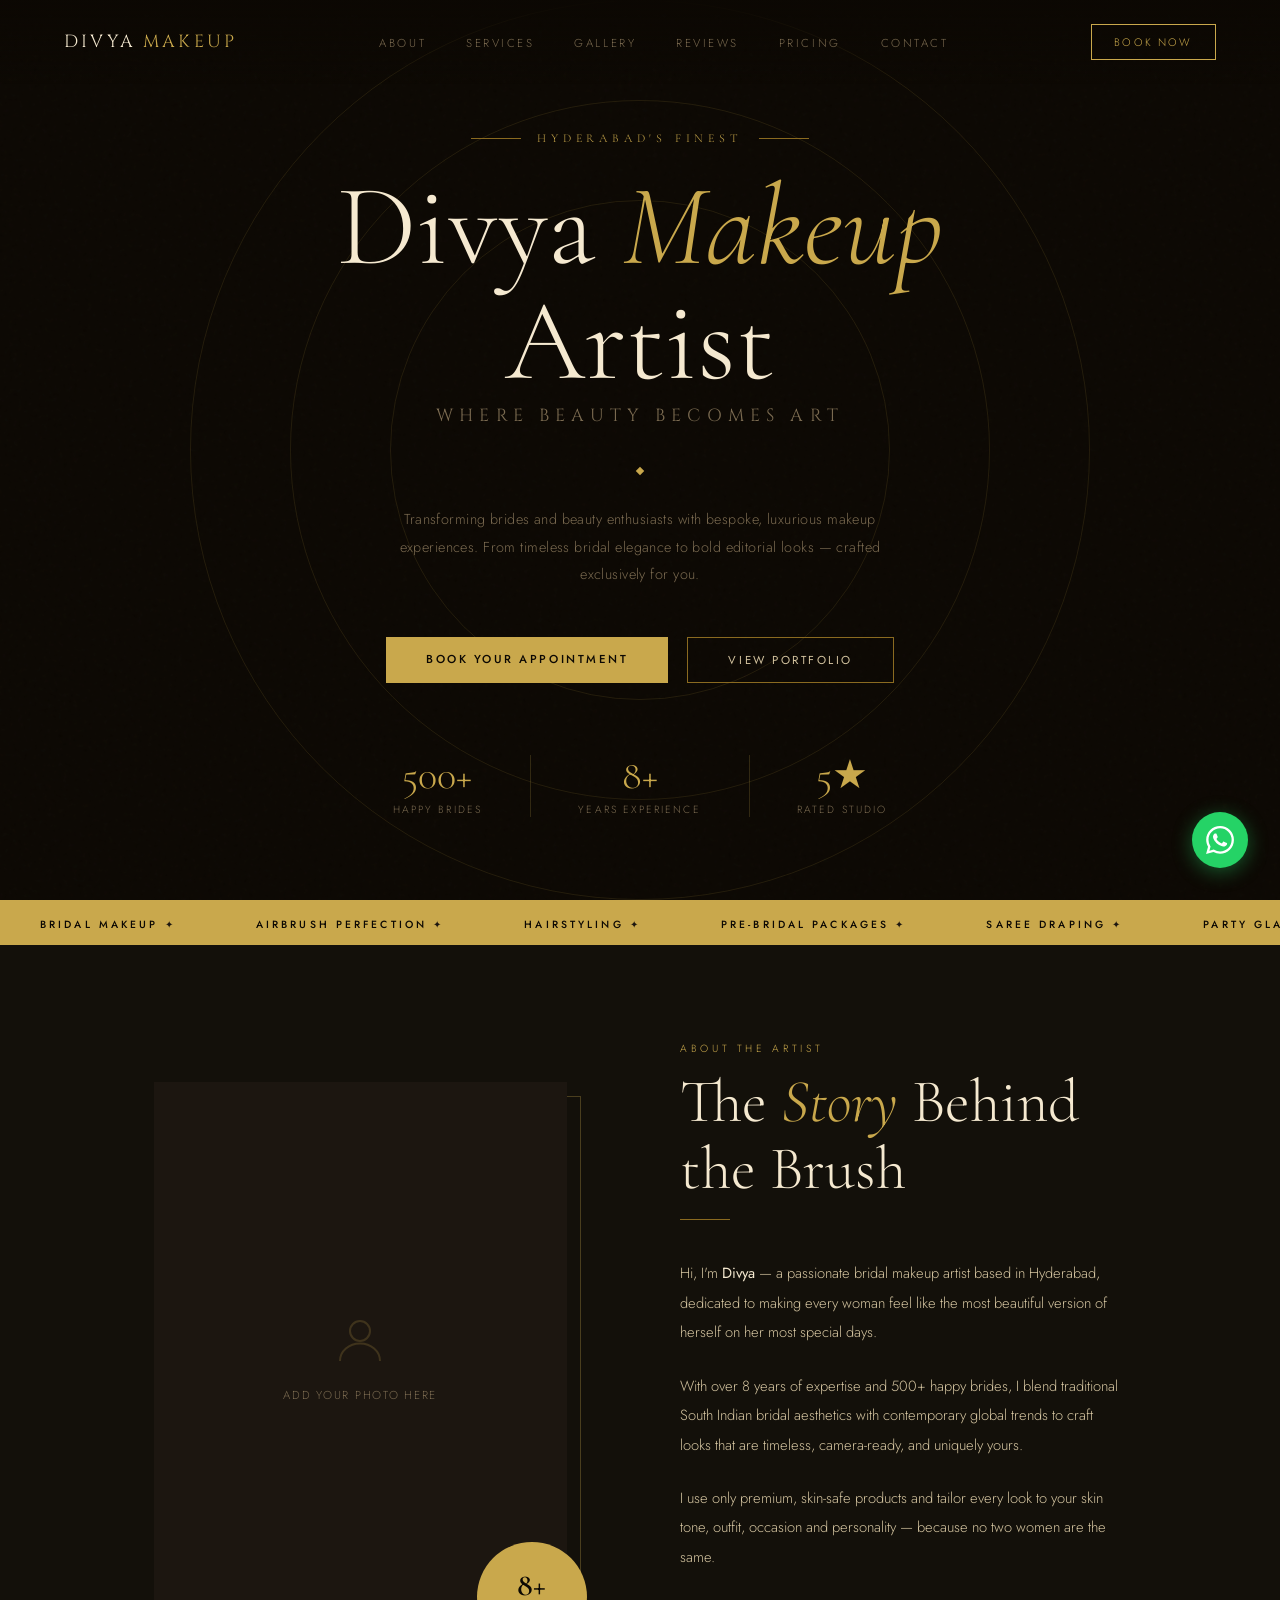
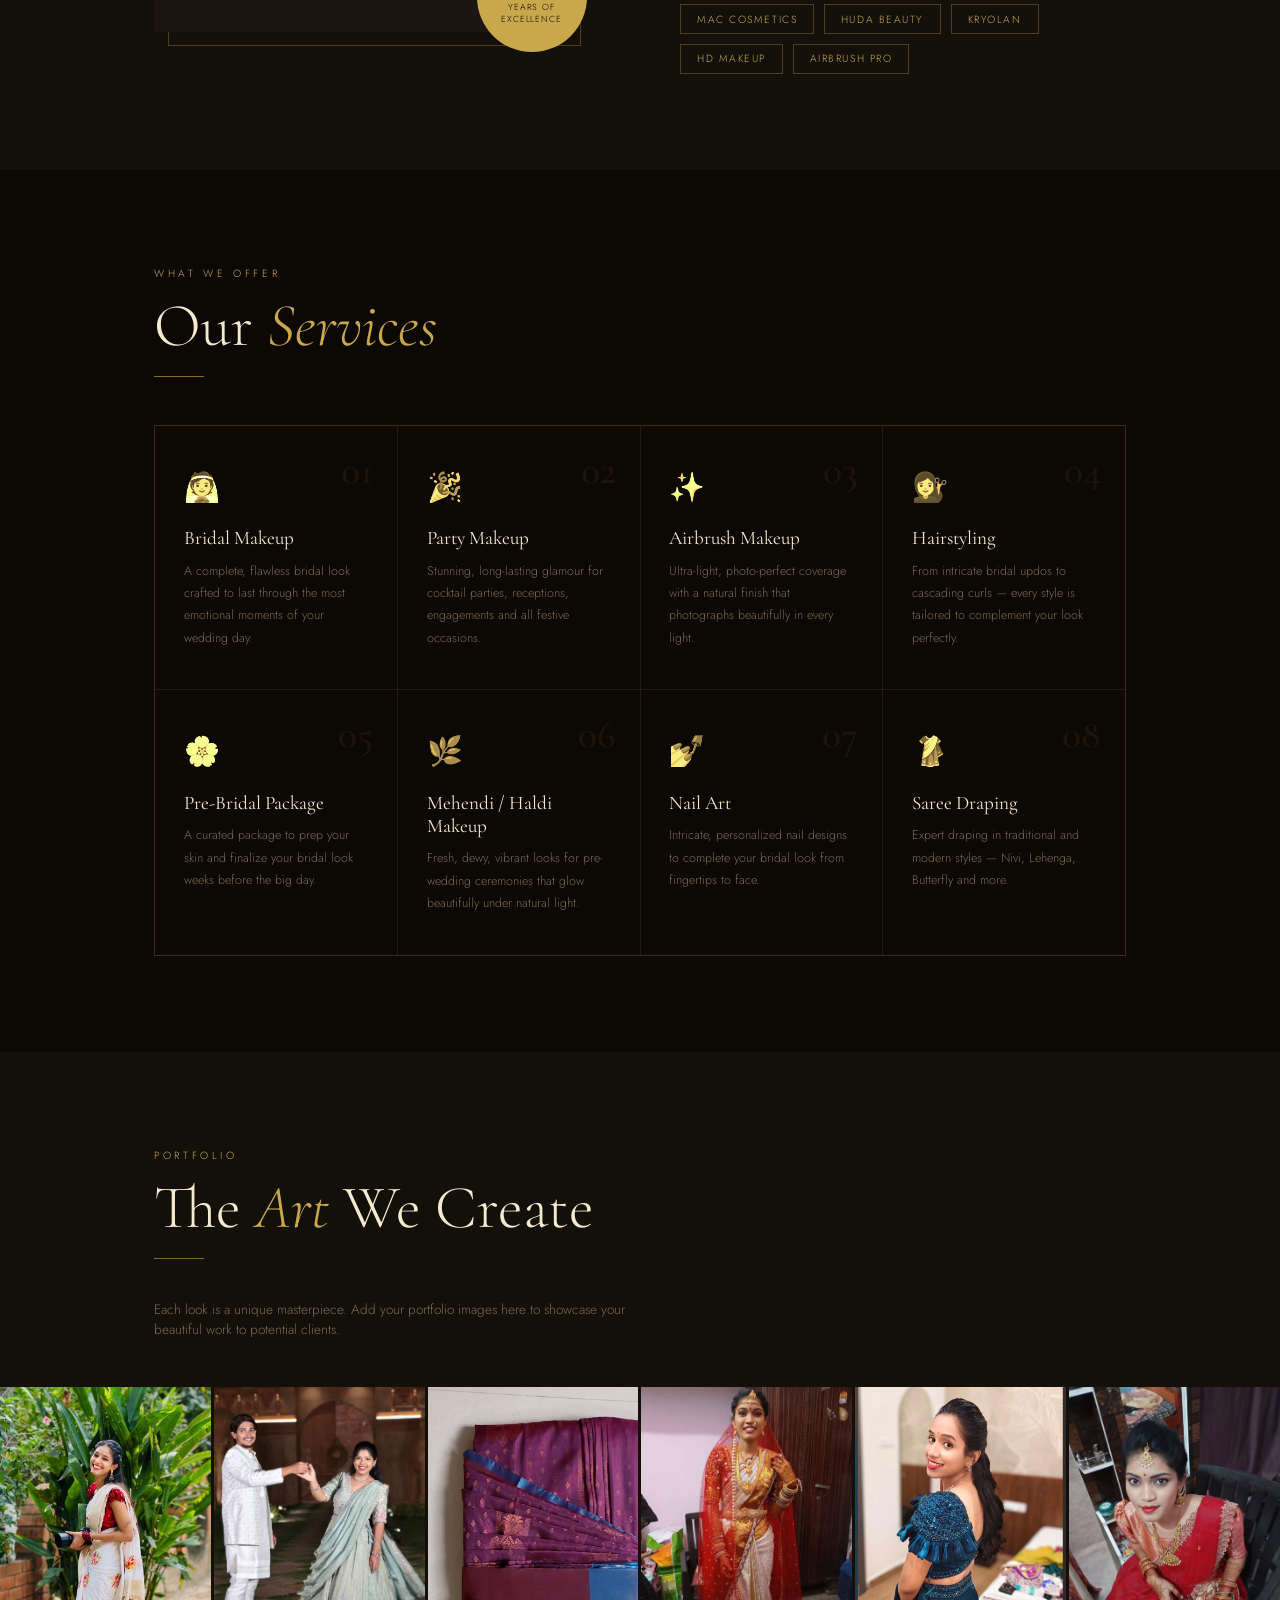
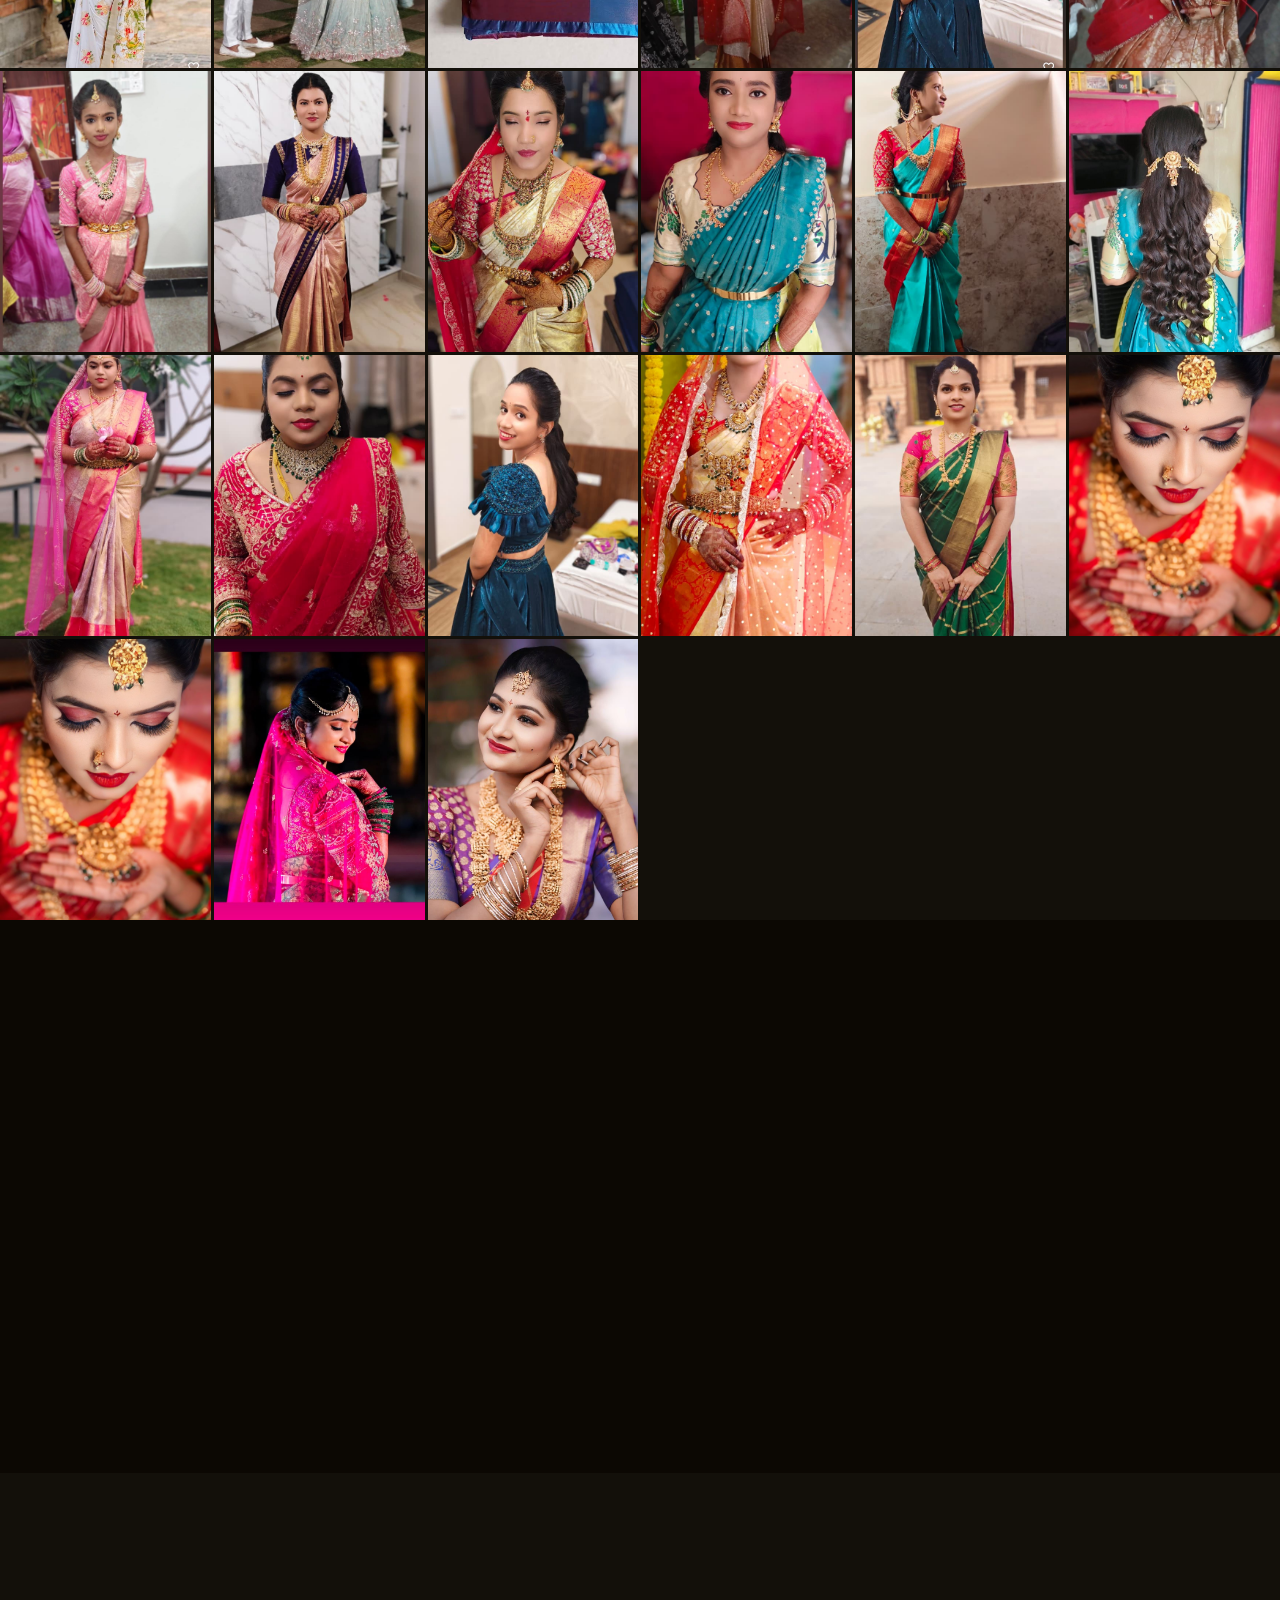
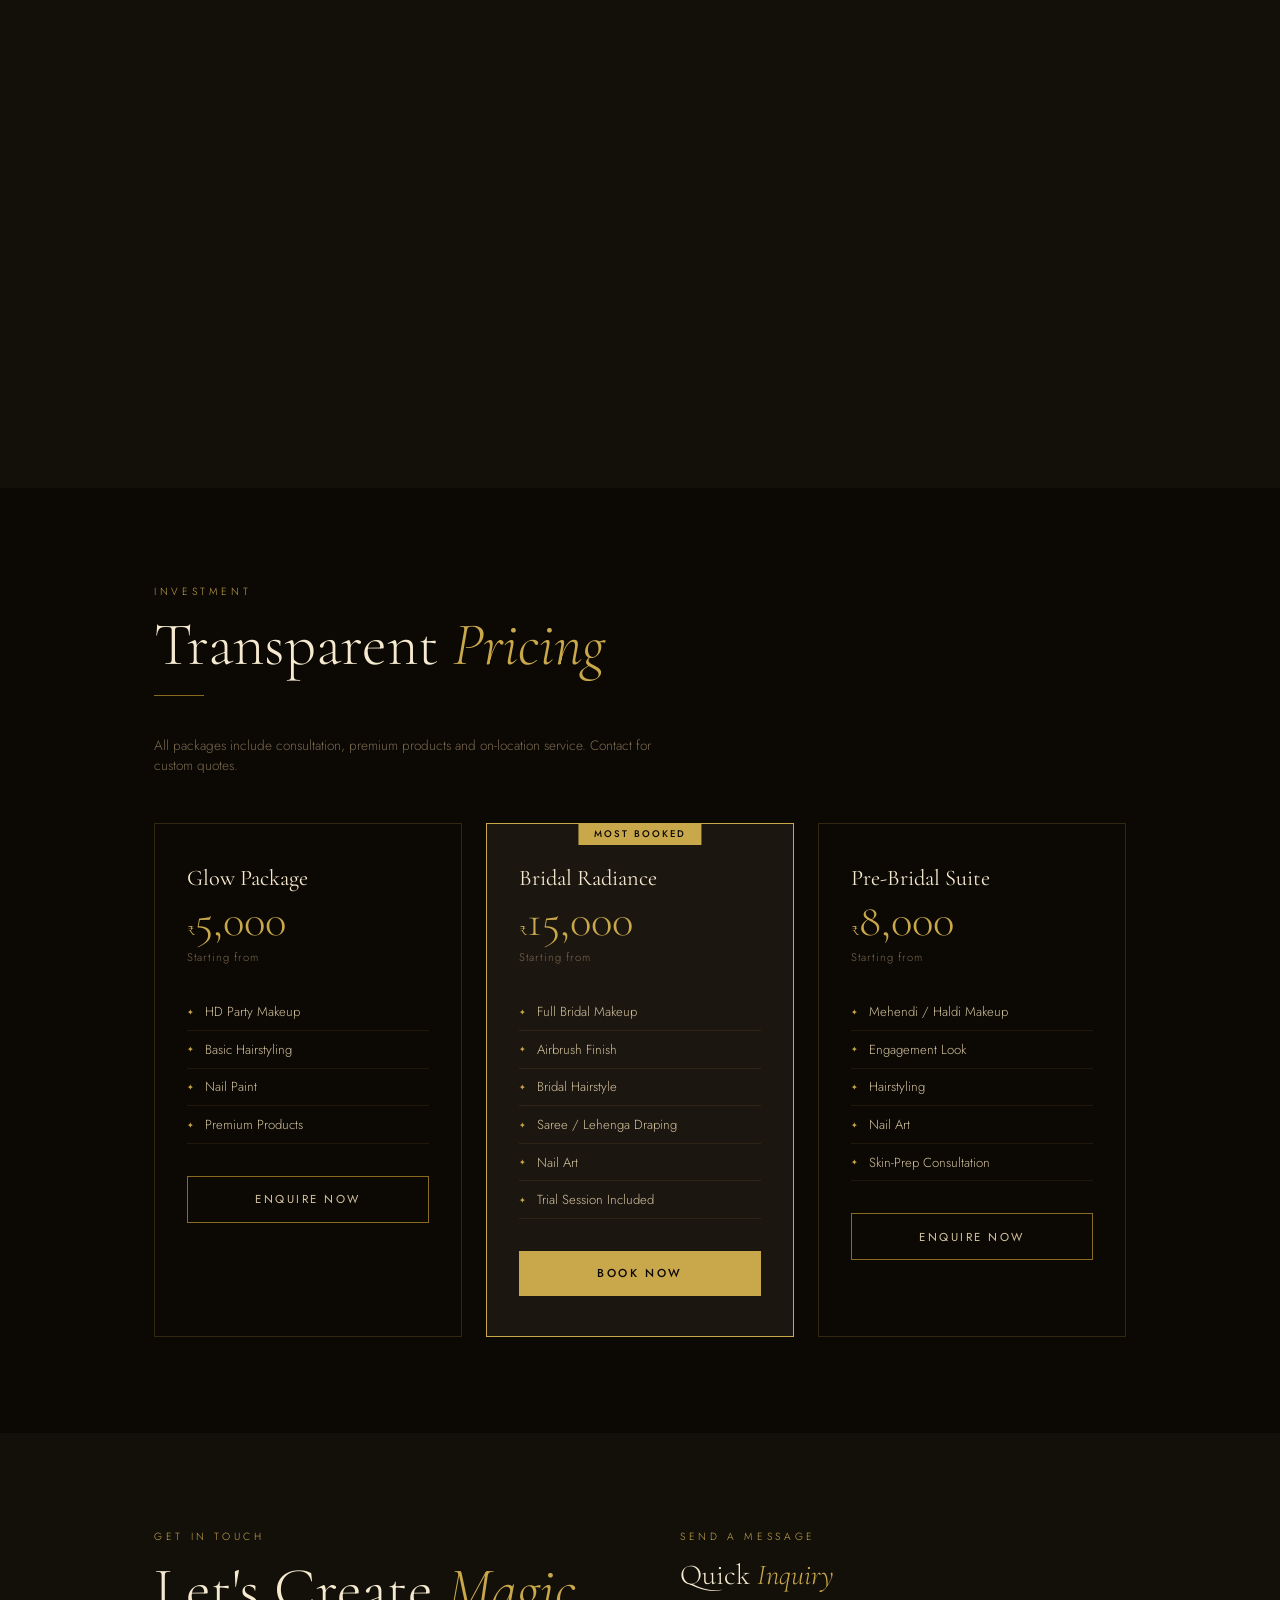
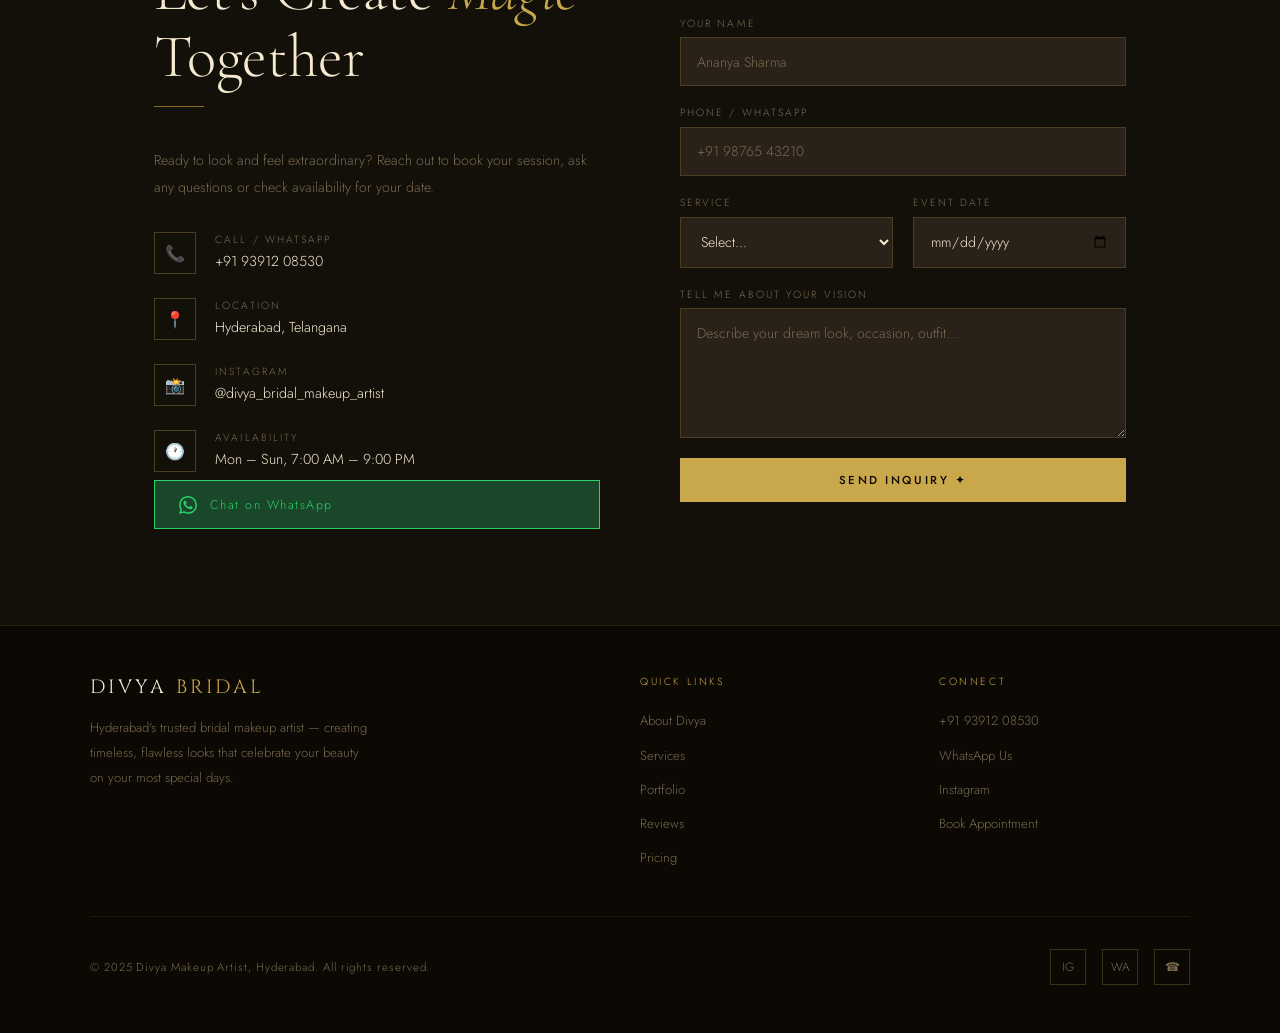
==== commit 709e0e18: "Add remaining 14 portfolio images to gallery (gallery-8 to gallery-21)" ====
--- a/index.html
+++ b/index.html
@@ -235,6 +235,62 @@
       <img src="assets/images/gallery/gallery-7.jpeg" alt="Portfolio look 7" loading="lazy">
       <div class="gallery-overlay"><span class="gallery-overlay-icon">✦</span></div>
     </div>
+    <div class="gallery-item">
+      <img src="assets/images/gallery/gallery-8.jpeg" alt="Portfolio look 8" loading="lazy">
+      <div class="gallery-overlay"><span class="gallery-overlay-icon">✦</span></div>
+    </div>
+    <div class="gallery-item">
+      <img src="assets/images/gallery/gallery-9.jpeg" alt="Portfolio look 9" loading="lazy">
+      <div class="gallery-overlay"><span class="gallery-overlay-icon">✦</span></div>
+    </div>
+    <div class="gallery-item">
+      <img src="assets/images/gallery/gallery-10.jpeg" alt="Portfolio look 10" loading="lazy">
+      <div class="gallery-overlay"><span class="gallery-overlay-icon">✦</span></div>
+    </div>
+    <div class="gallery-item">
+      <img src="assets/images/gallery/gallery-11.jpeg" alt="Portfolio look 11" loading="lazy">
+      <div class="gallery-overlay"><span class="gallery-overlay-icon">✦</span></div>
+    </div>
+    <div class="gallery-item">
+      <img src="assets/images/gallery/gallery-12.jpeg" alt="Portfolio look 12" loading="lazy">
+      <div class="gallery-overlay"><span class="gallery-overlay-icon">✦</span></div>
+    </div>
+    <div class="gallery-item">
+      <img src="assets/images/gallery/gallery-13.jpeg" alt="Portfolio look 13" loading="lazy">
+      <div class="gallery-overlay"><span class="gallery-overlay-icon">✦</span></div>
+    </div>
+    <div class="gallery-item">
+      <img src="assets/images/gallery/gallery-14.jpeg" alt="Portfolio look 14" loading="lazy">
+      <div class="gallery-overlay"><span class="gallery-overlay-icon">✦</span></div>
+    </div>
+    <div class="gallery-item">
+      <img src="assets/images/gallery/gallery-15.jpeg" alt="Portfolio look 15" loading="lazy">
+      <div class="gallery-overlay"><span class="gallery-overlay-icon">✦</span></div>
+    </div>
+    <div class="gallery-item">
+      <img src="assets/images/gallery/gallery-16.jpeg" alt="Portfolio look 16" loading="lazy">
+      <div class="gallery-overlay"><span class="gallery-overlay-icon">✦</span></div>
+    </div>
+    <div class="gallery-item">
+      <img src="assets/images/gallery/gallery-17.jpeg" alt="Portfolio look 17" loading="lazy">
+      <div class="gallery-overlay"><span class="gallery-overlay-icon">✦</span></div>
+    </div>
+    <div class="gallery-item">
+      <img src="assets/images/gallery/gallery-18.jpeg" alt="Portfolio look 18" loading="lazy">
+      <div class="gallery-overlay"><span class="gallery-overlay-icon">✦</span></div>
+    </div>
+    <div class="gallery-item">
+      <img src="assets/images/gallery/gallery-19.jpeg" alt="Portfolio look 19" loading="lazy">
+      <div class="gallery-overlay"><span class="gallery-overlay-icon">✦</span></div>
+    </div>
+    <div class="gallery-item">
+      <img src="assets/images/gallery/gallery-20.jpeg" alt="Portfolio look 20" loading="lazy">
+      <div class="gallery-overlay"><span class="gallery-overlay-icon">✦</span></div>
+    </div>
+    <div class="gallery-item">
+      <img src="assets/images/gallery/gallery-21.jpeg" alt="Portfolio look 21" loading="lazy">
+      <div class="gallery-overlay"><span class="gallery-overlay-icon">✦</span></div>
+    </div>
   </div>
 </section>
 
--- a/assets/css/style.css
+++ b/assets/css/style.css
@@ -412,7 +412,7 @@
 .gallery-strip .section-inner { padding-bottom: 0; }
 .gallery-grid {
   display: grid;
-  grid-template-columns: repeat(5, 1fr);
+  grid-template-columns: repeat(6, 1fr);
   gap: 3px;
   margin-top: 3rem;
 }
@@ -429,8 +429,6 @@
   object-fit: cover;
   display: block;
 }
-.gallery-item:first-child { grid-row: span 2; aspect-ratio: auto; }
-.gallery-item:nth-child(4) { grid-column: span 2; aspect-ratio: auto; min-height: 180px; }
 .gallery-overlay {
   position: absolute;
   inset: 0;
@@ -735,8 +733,6 @@
   .process-steps { grid-template-columns: repeat(2, 1fr); }
   .process-steps::before { display: none; }
   .gallery-grid { grid-template-columns: repeat(3, 1fr); }
-  .gallery-item:first-child { grid-row: span 1; aspect-ratio: 3/4; }
-  .gallery-item:nth-child(4) { grid-column: span 1; }
 }
 
 @media (max-width: 600px) {
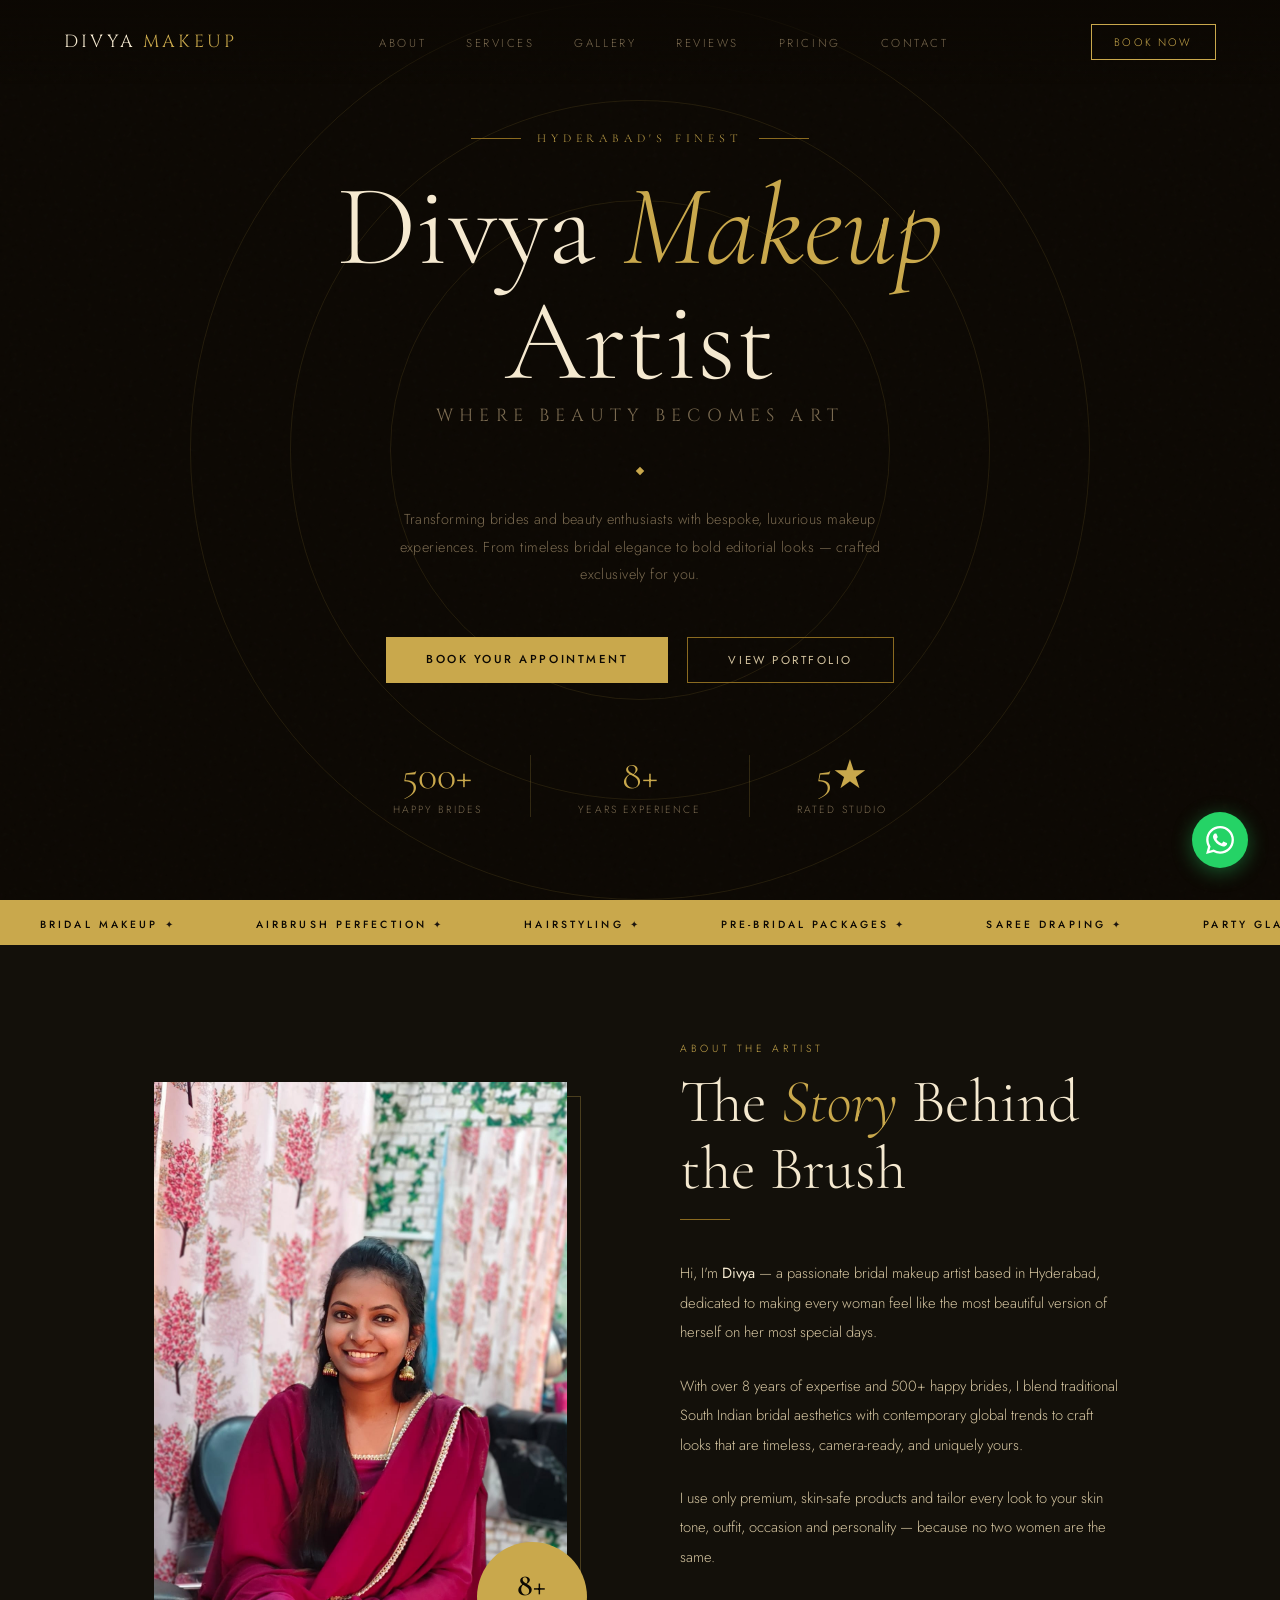
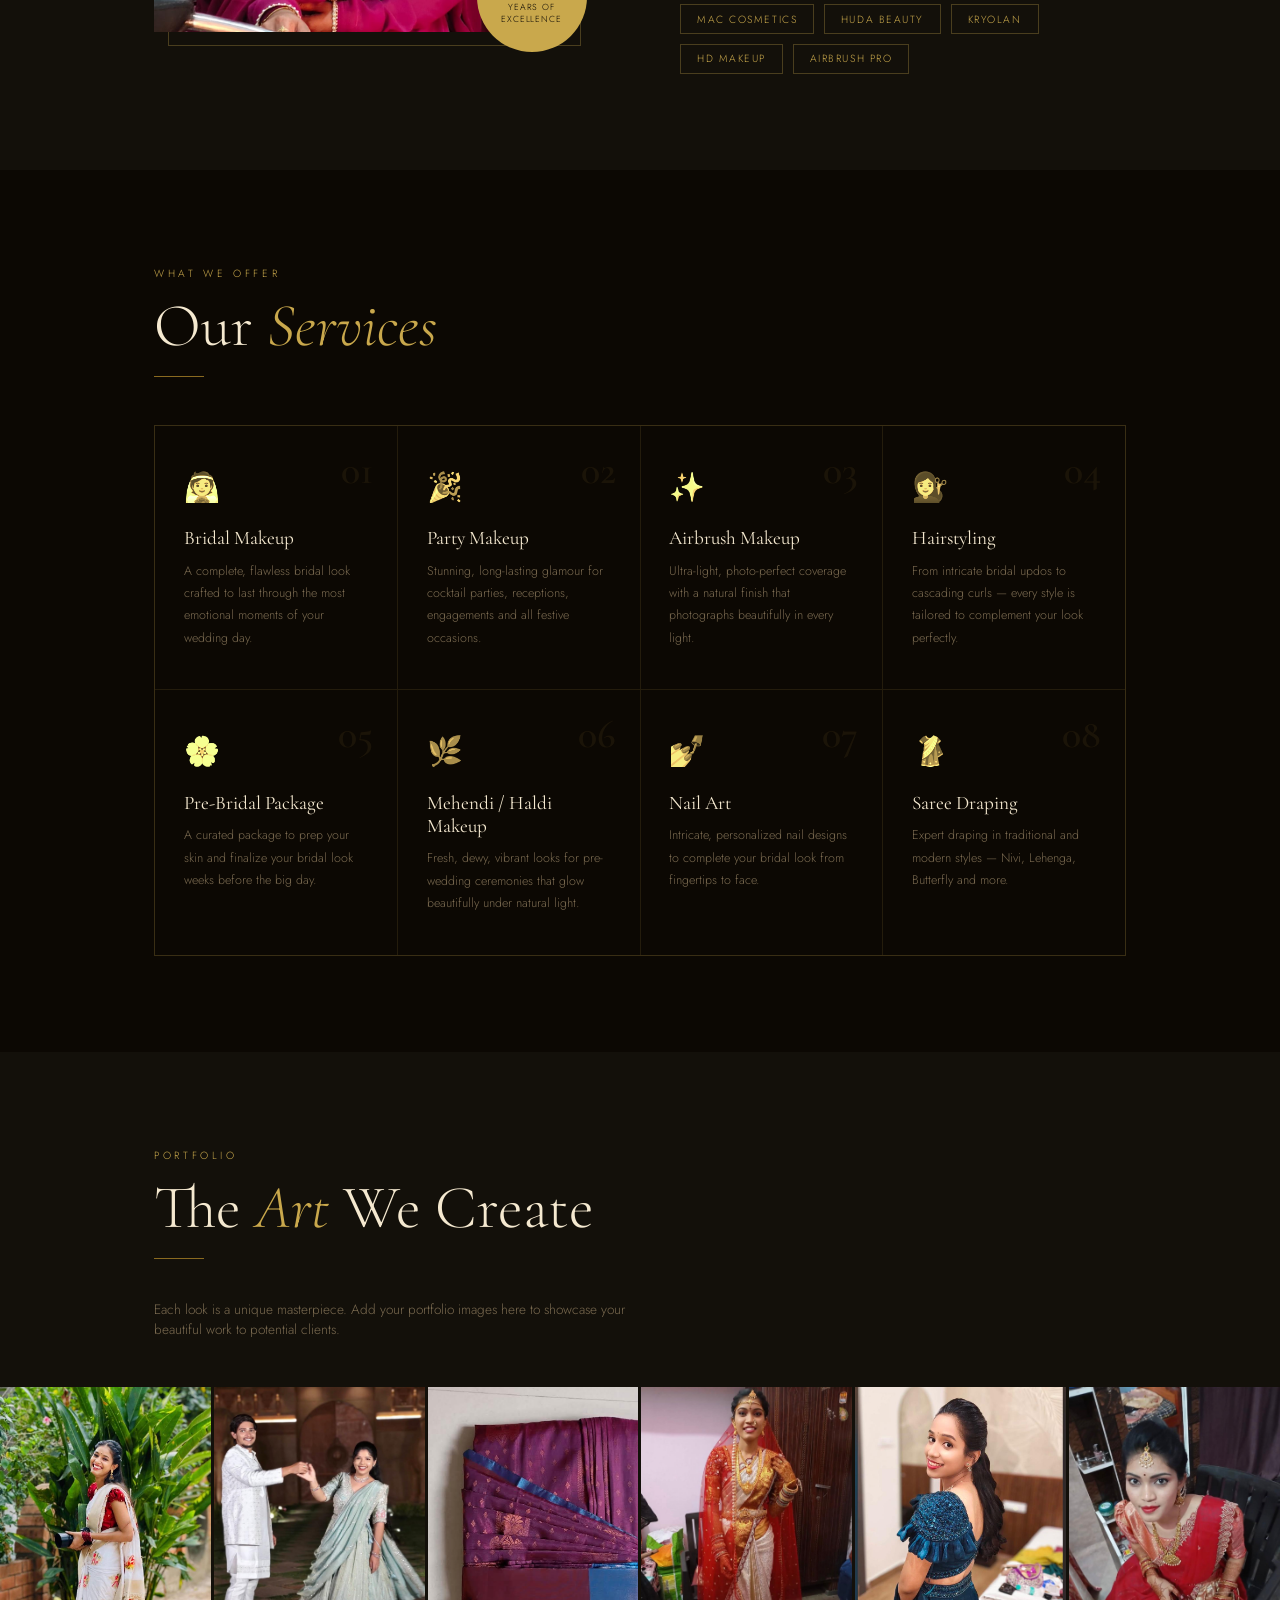
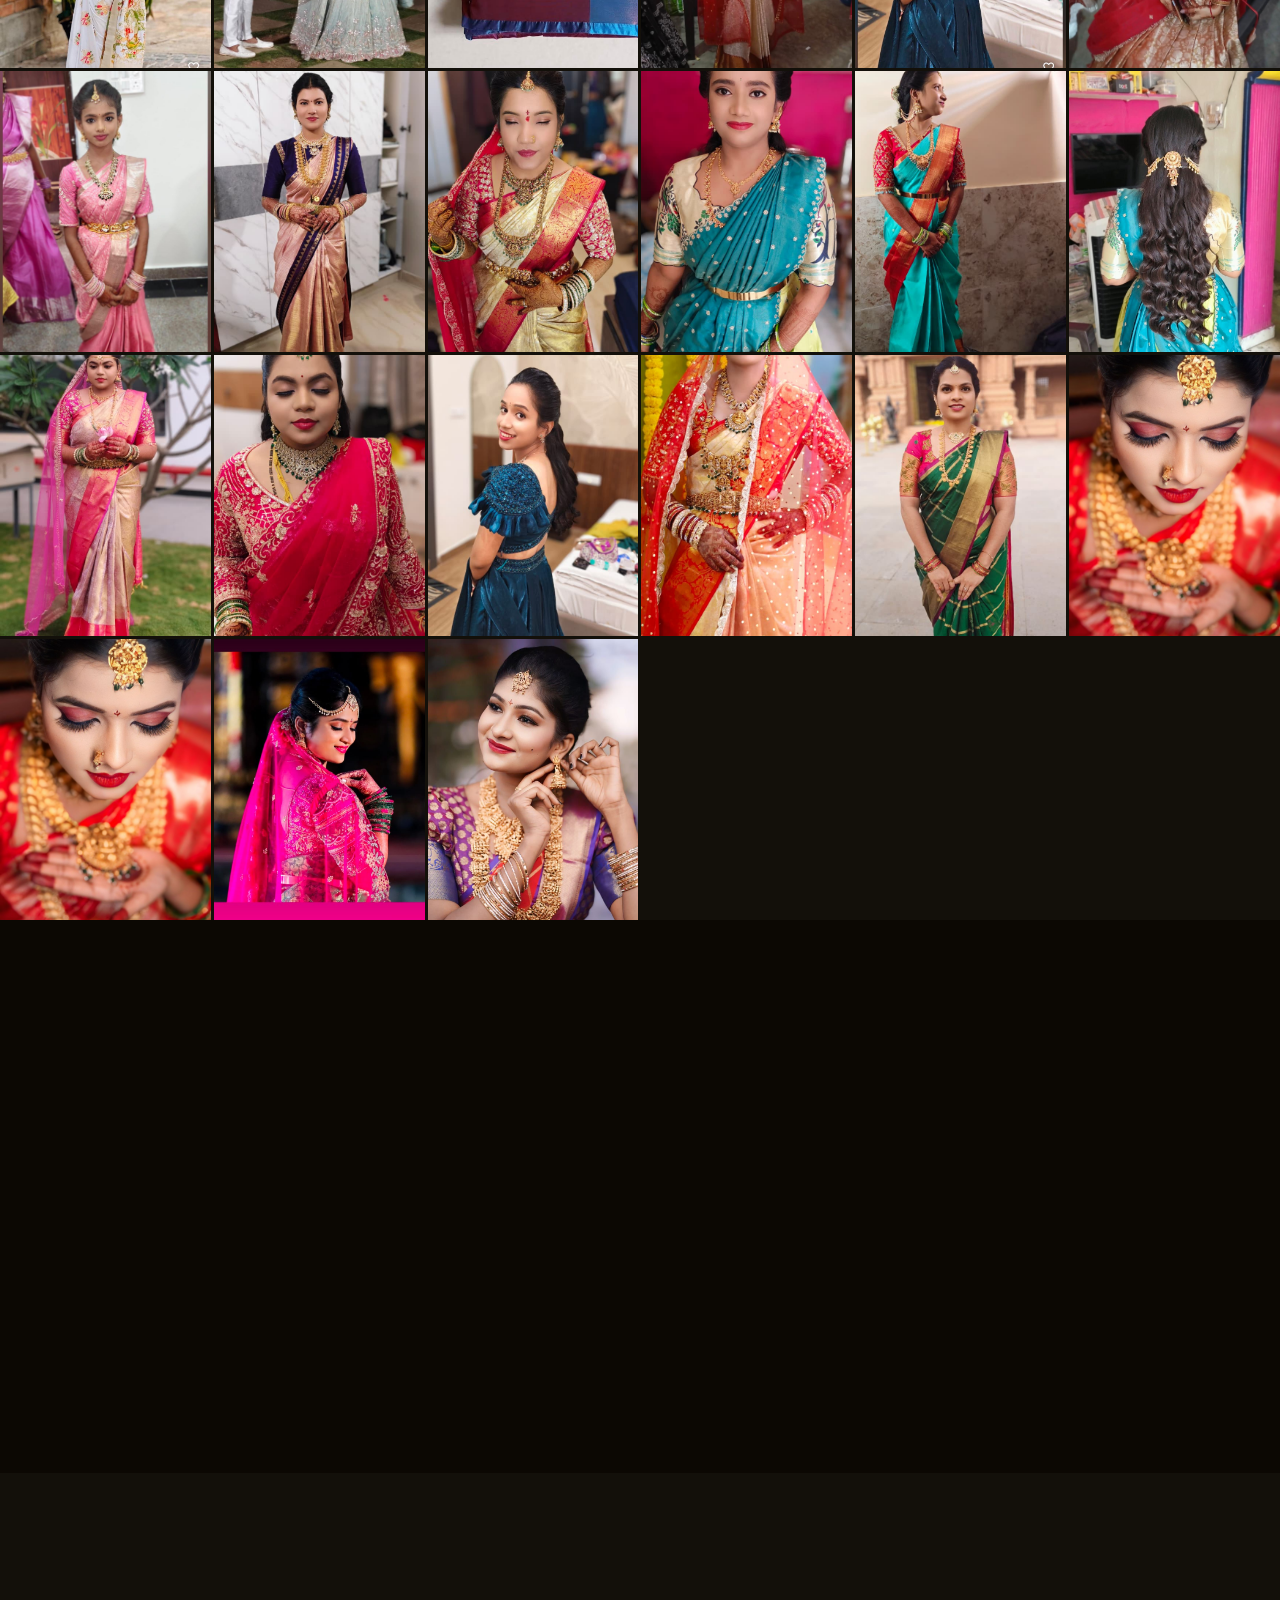
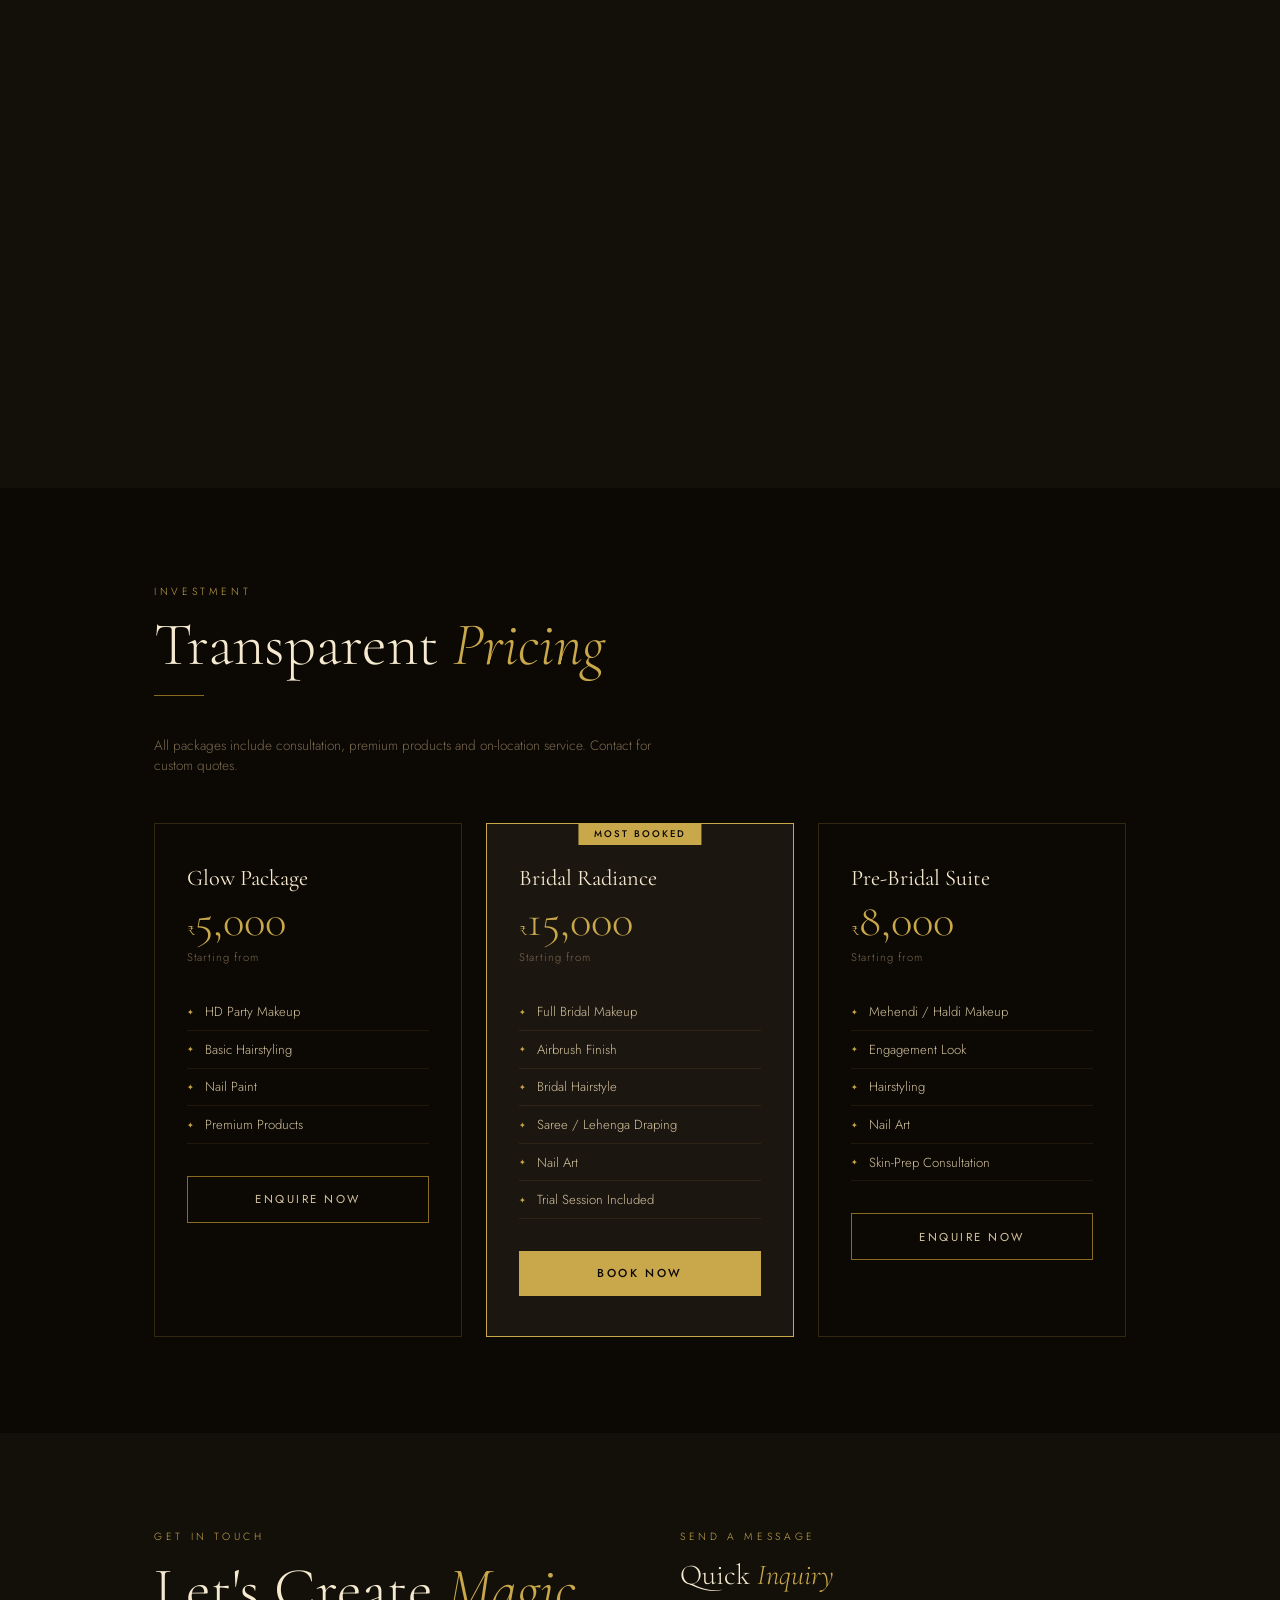
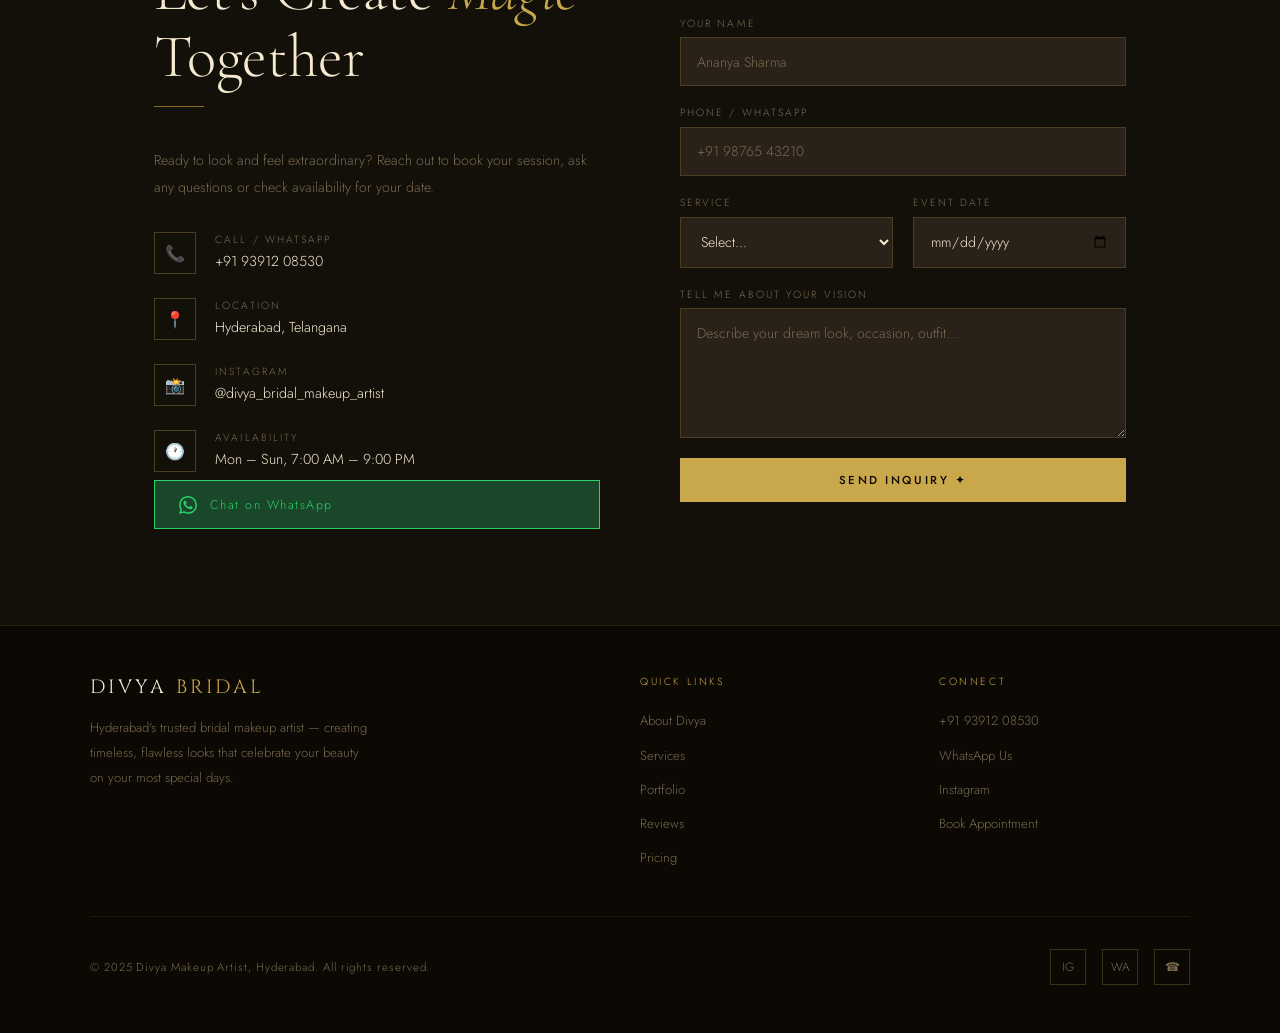
==== commit ede38b12: "Add about section main image and sync both site versions" ====
--- a/index.html
+++ b/index.html
@@ -106,10 +106,7 @@
     <div class="about-grid">
       <div class="about-image-wrap reveal">
         <div class="about-image-frame"></div>
-        <div class="about-image-placeholder">
-          <svg width="60" height="60" viewBox="0 0 24 24" fill="none" stroke="#c9a84c" stroke-width="0.8"><circle cx="12" cy="8" r="4"/><path d="M4 20c0-4 3.6-7 8-7s8 3 8 7"/></svg>
-          <p>Add Your Photo Here</p>
-        </div>
+        <img src="assets/images/gallery/about-main.jpeg" alt="About the artist" loading="lazy">
         <div class="about-badge">
           <span class="about-badge-num">8+</span>
           <span class="about-badge-text">Years of<br/>Excellence</span>
--- a/assets/css/style.css
+++ b/assets/css/style.css
@@ -292,6 +292,14 @@
   aspect-ratio: 3/4;
   max-height: 550px;
 }
+.about-image-wrap img {
+  width: 100%;
+  height: 100%;
+  object-fit: cover;
+  display: block;
+  position: relative;
+  z-index: 1;
+}
 .about-image-frame {
   position: absolute;
   inset: 0;
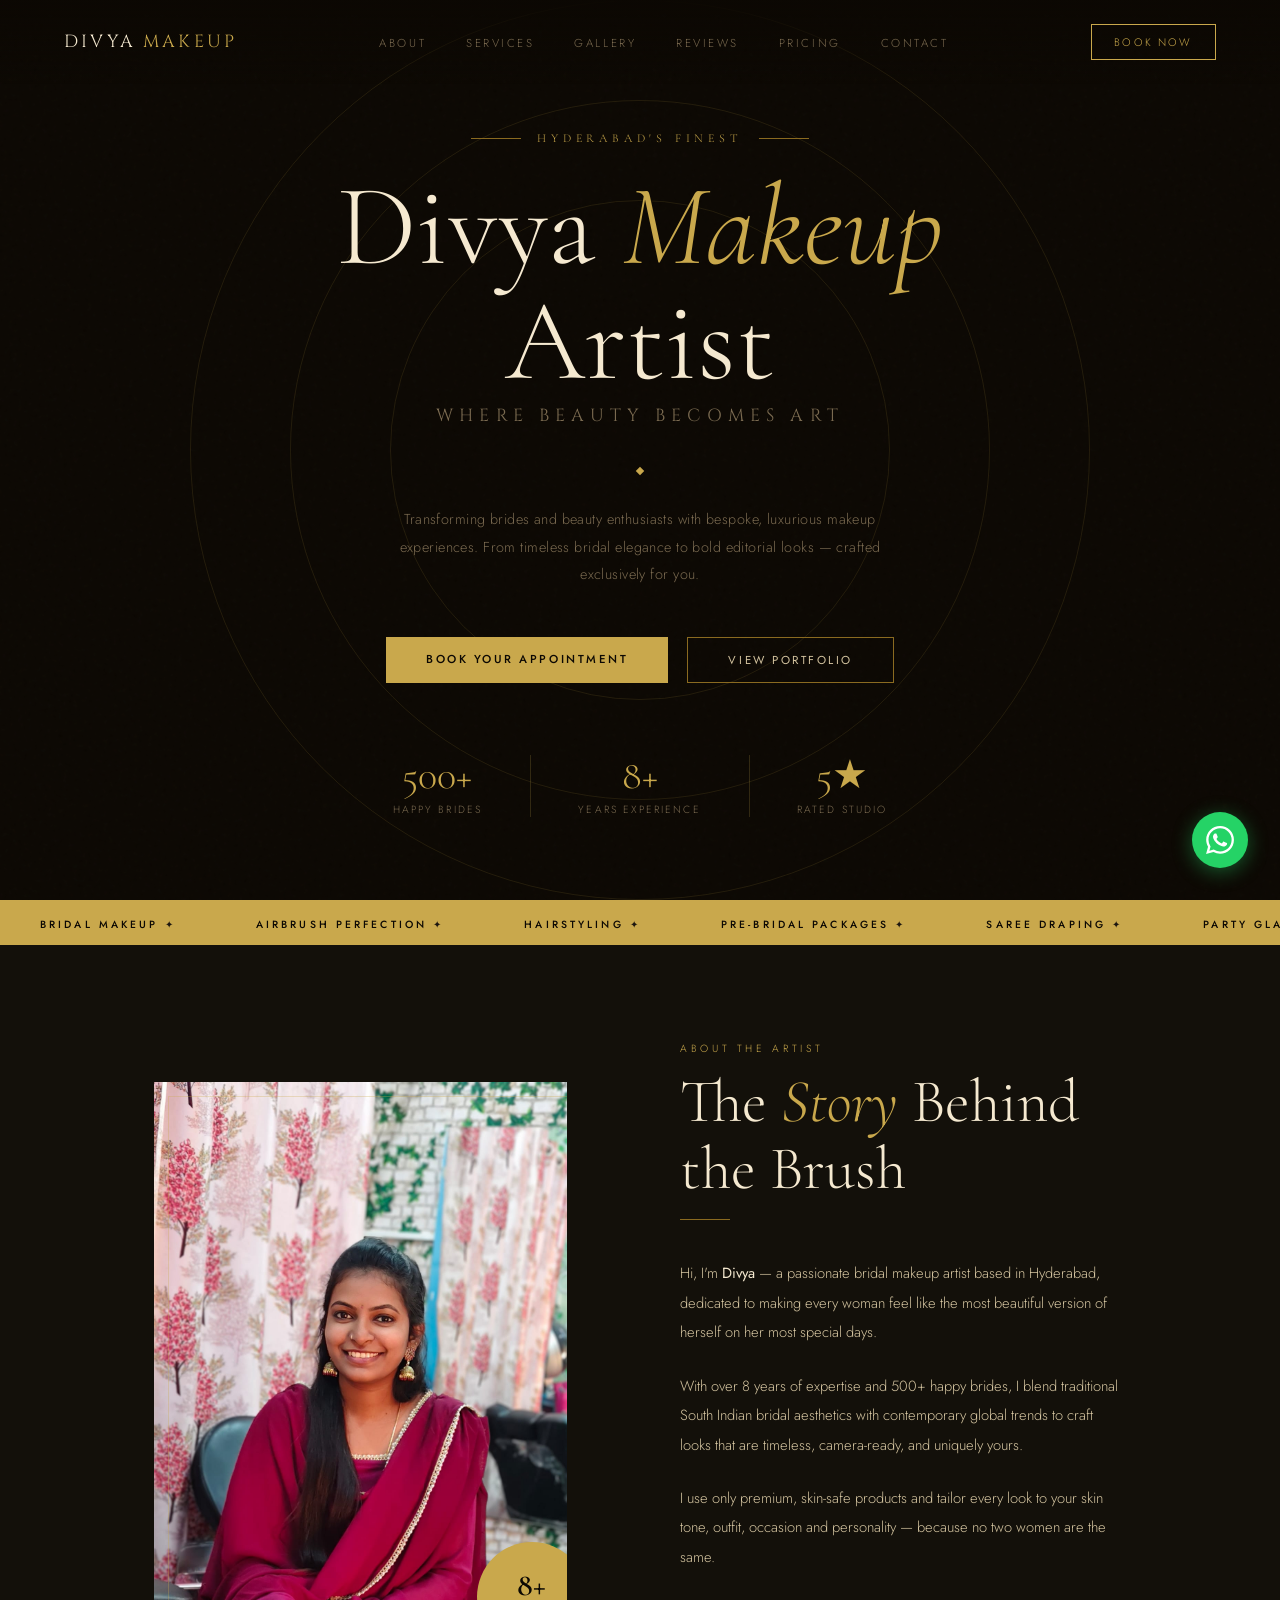
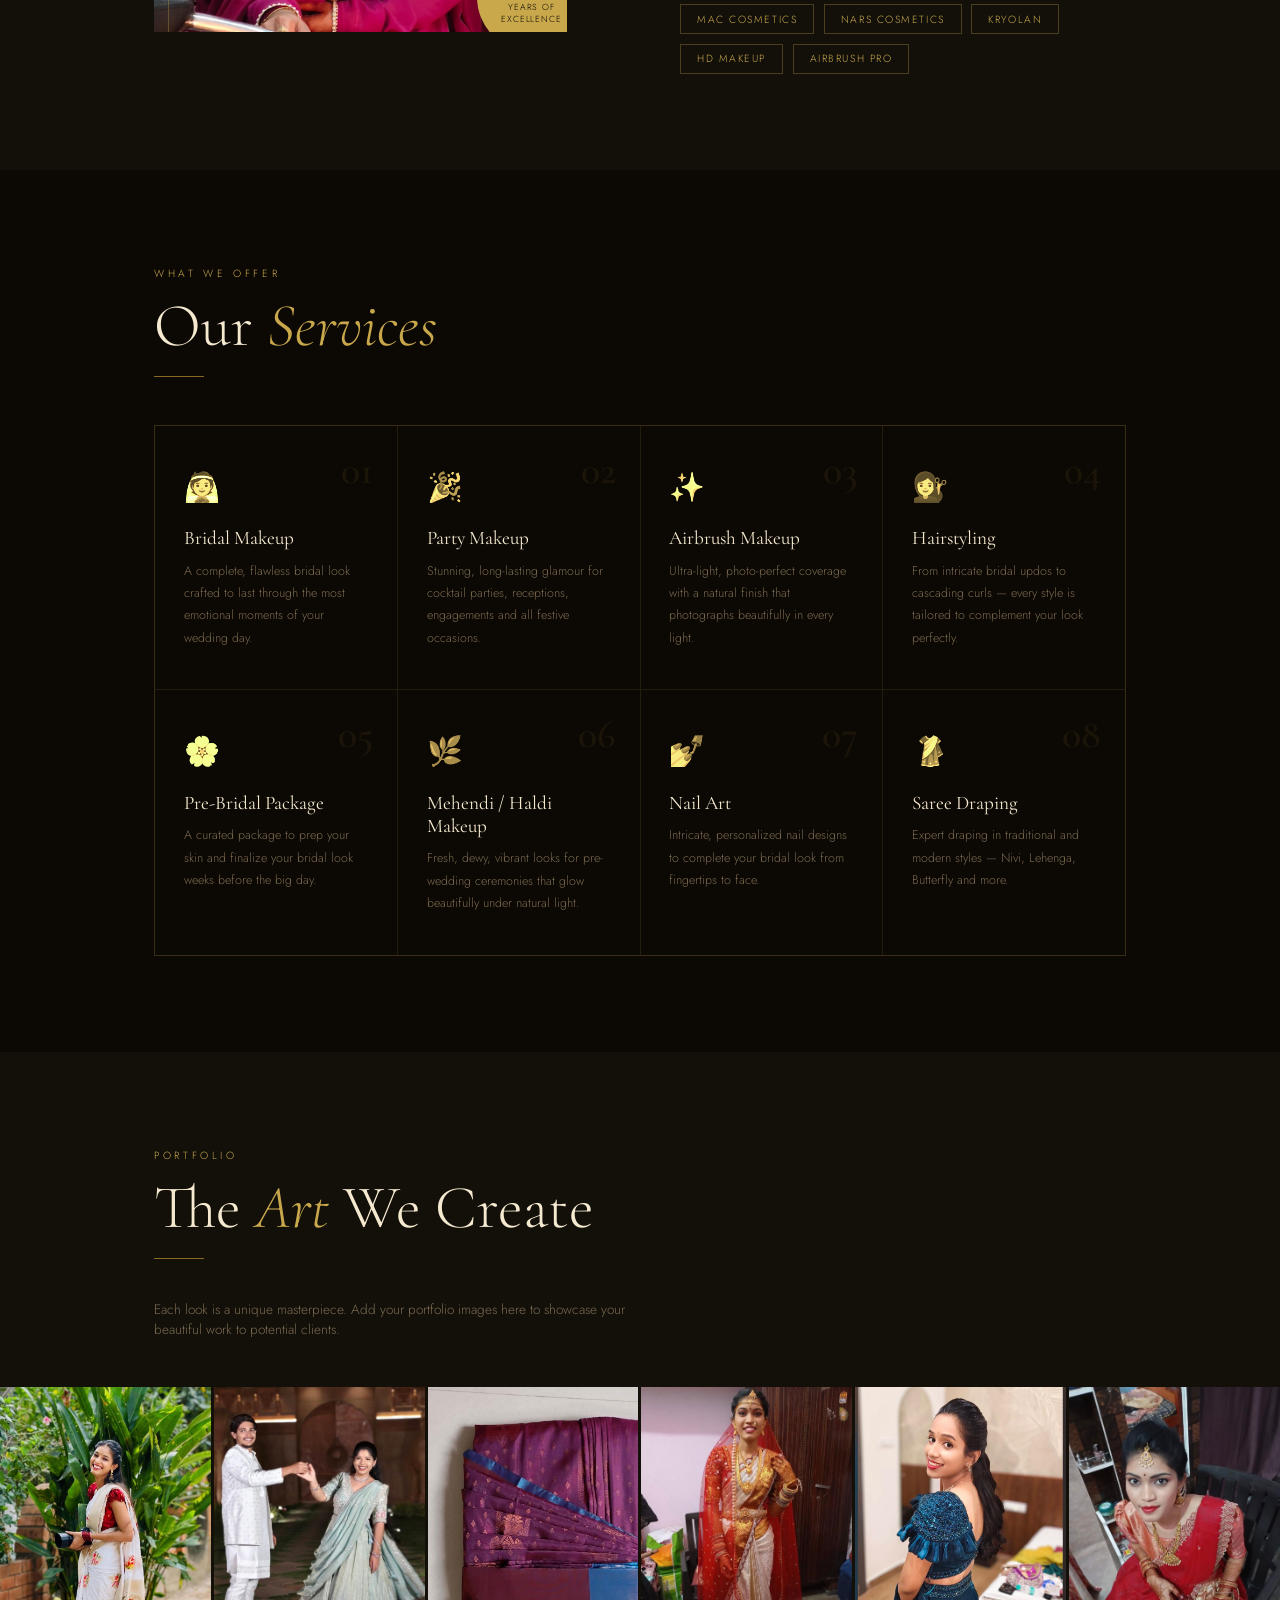
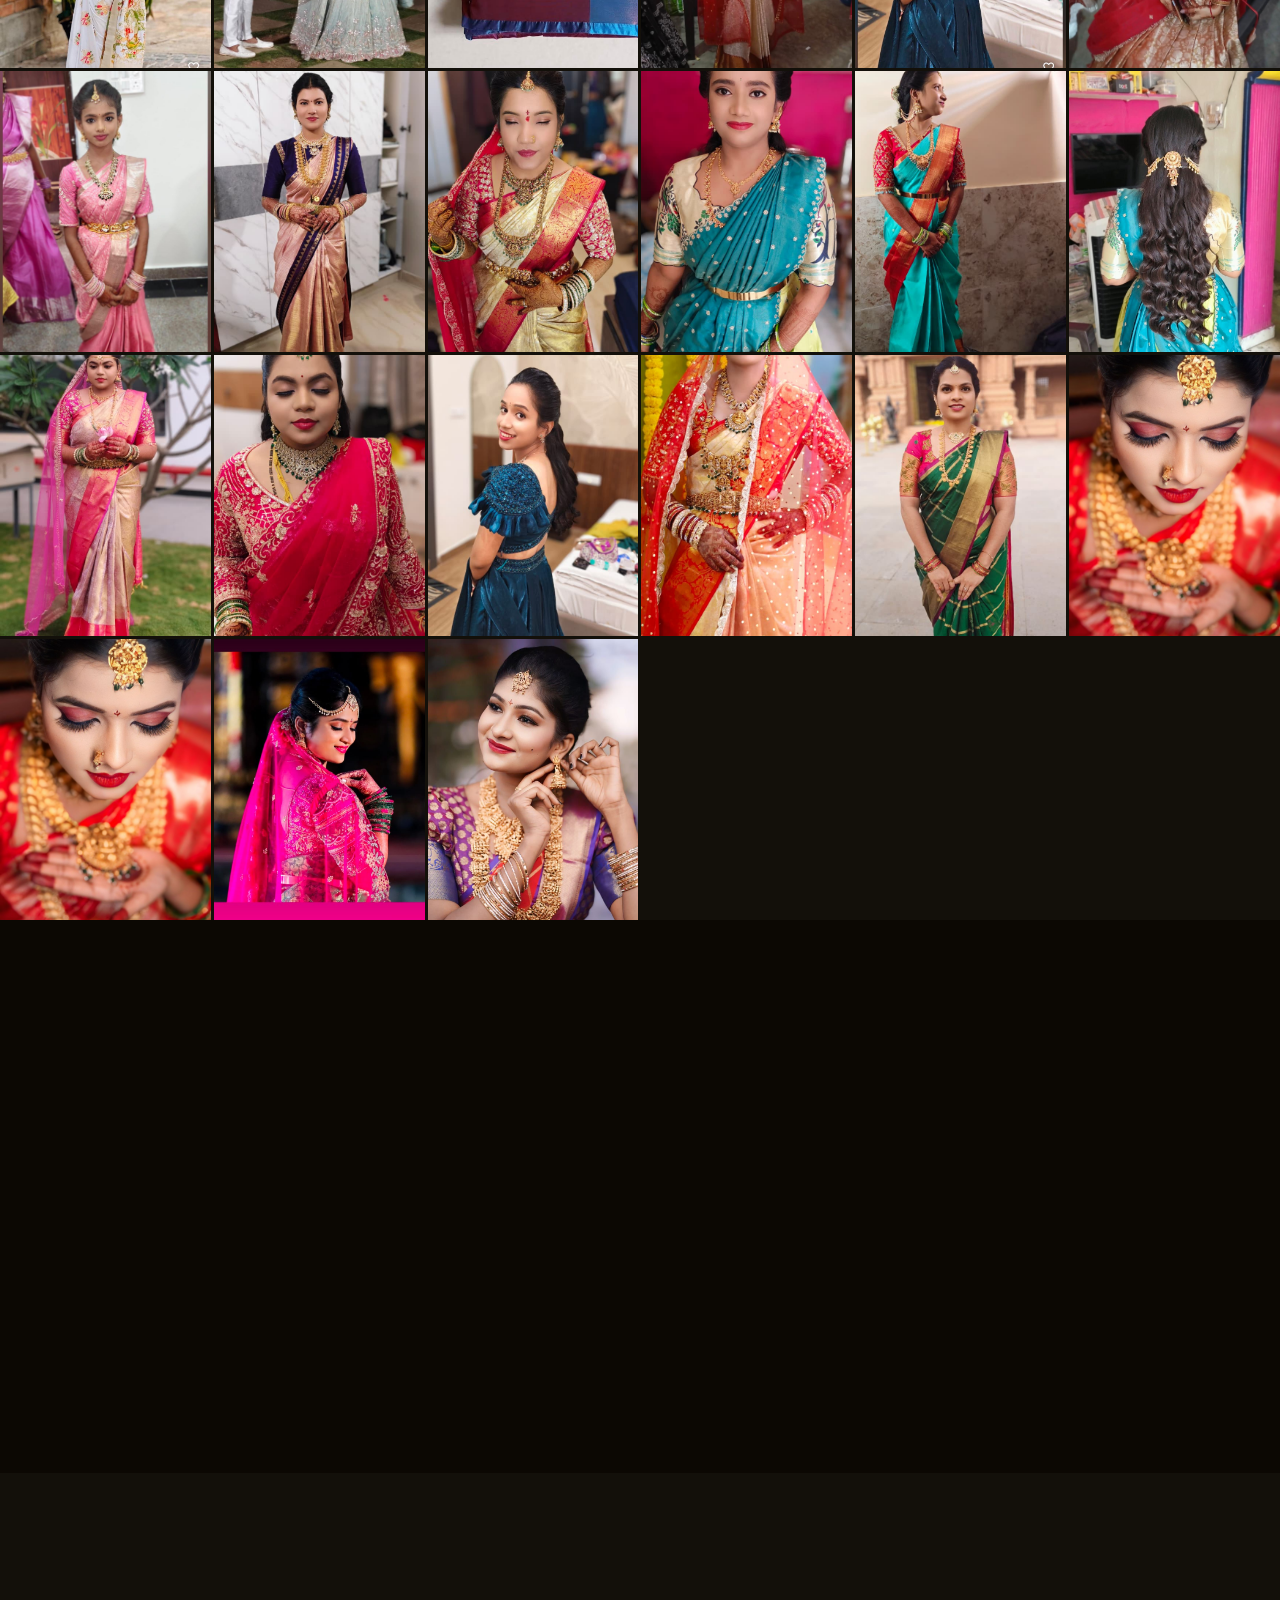
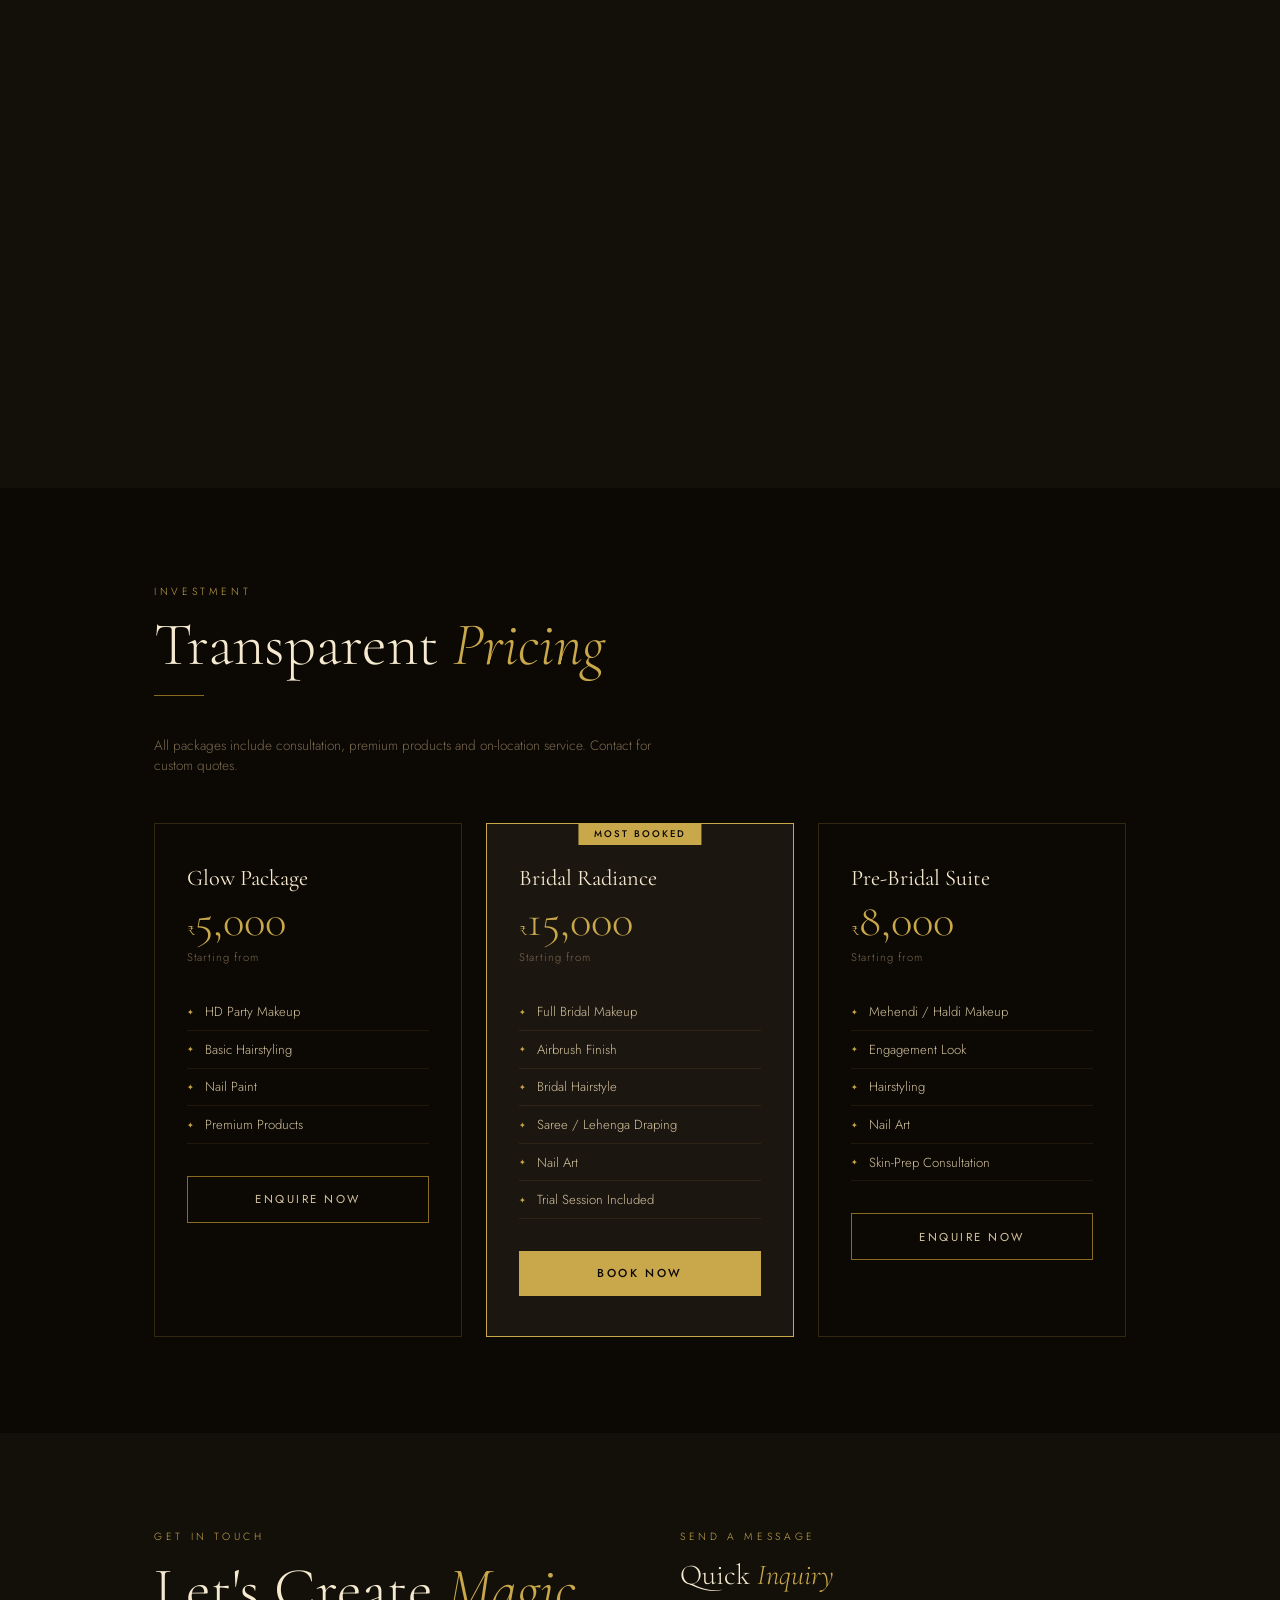
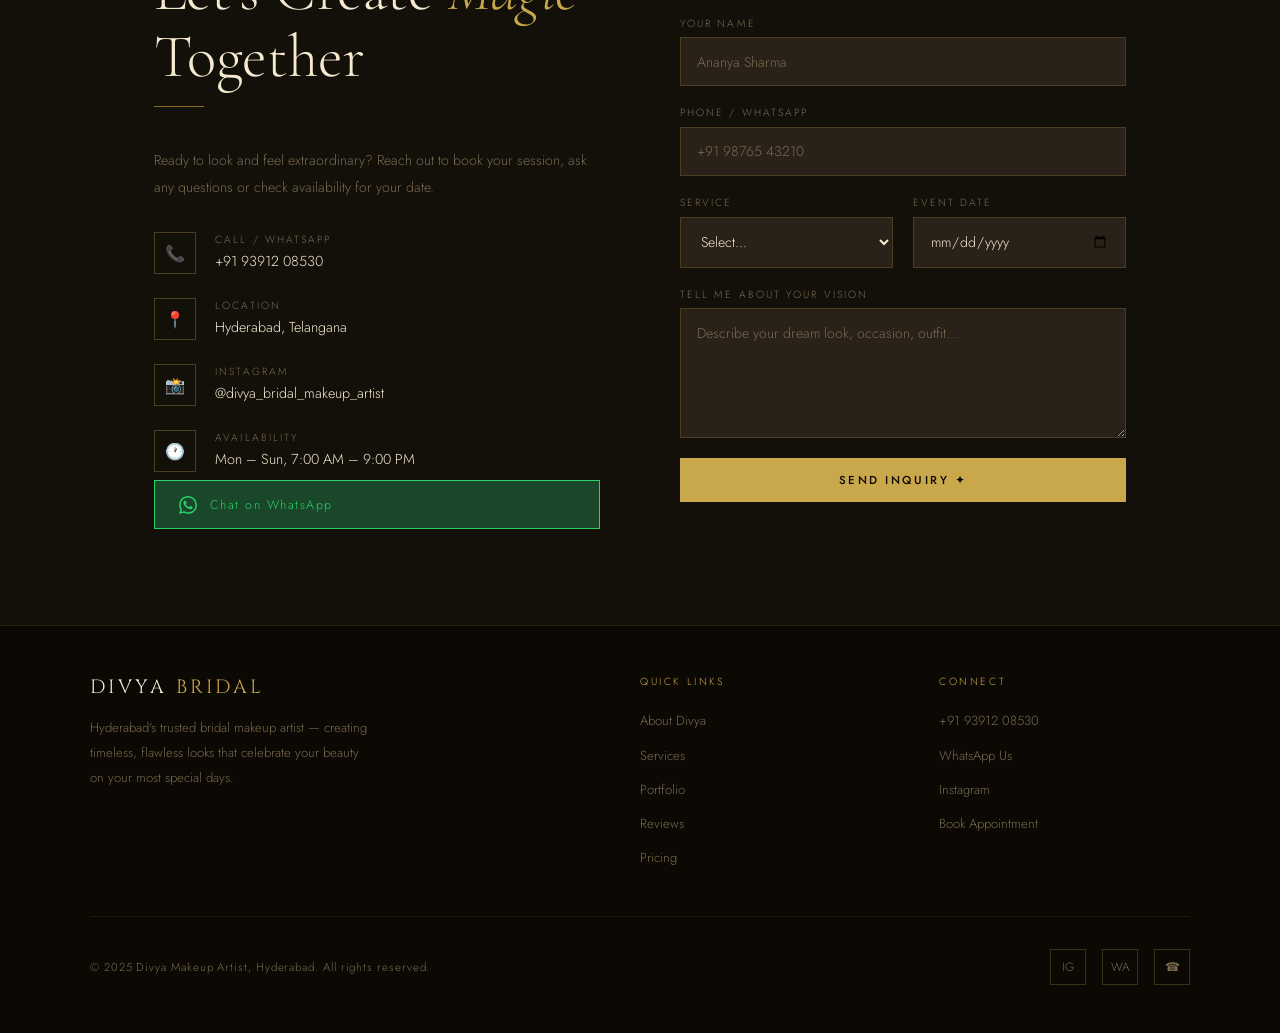
==== commit 5511c9f6: "changes" ====
--- a/index.html
+++ b/index.html
@@ -122,7 +122,7 @@
         <p>I use only premium, skin-safe products and tailor every look to your skin tone, outfit, occasion and personality — because no two women are the same.</p>
         <div class="about-tags">
           <span class="about-tag">MAC Cosmetics</span>
-          <span class="about-tag">HUDA Beauty</span>
+          <span class="about-tag">NARS cosmetics</span>
           <span class="about-tag">Kryolan</span>
           <span class="about-tag">HD Makeup</span>
           <span class="about-tag">Airbrush Pro</span>
--- a/assets/css/style.css
+++ b/assets/css/style.css
@@ -291,11 +291,13 @@
   position: relative;
   aspect-ratio: 3/4;
   max-height: 550px;
+  overflow: hidden;
 }
 .about-image-wrap img {
   width: 100%;
   height: 100%;
   object-fit: cover;
+  object-position: center;
   display: block;
   position: relative;
   z-index: 1;
@@ -305,6 +307,7 @@
   inset: 0;
   border: 0.5px solid rgba(201,168,76,0.3);
   transform: translate(14px, 14px);
+  z-index: 2;
 }
 .about-image-placeholder {
   width: 100%;
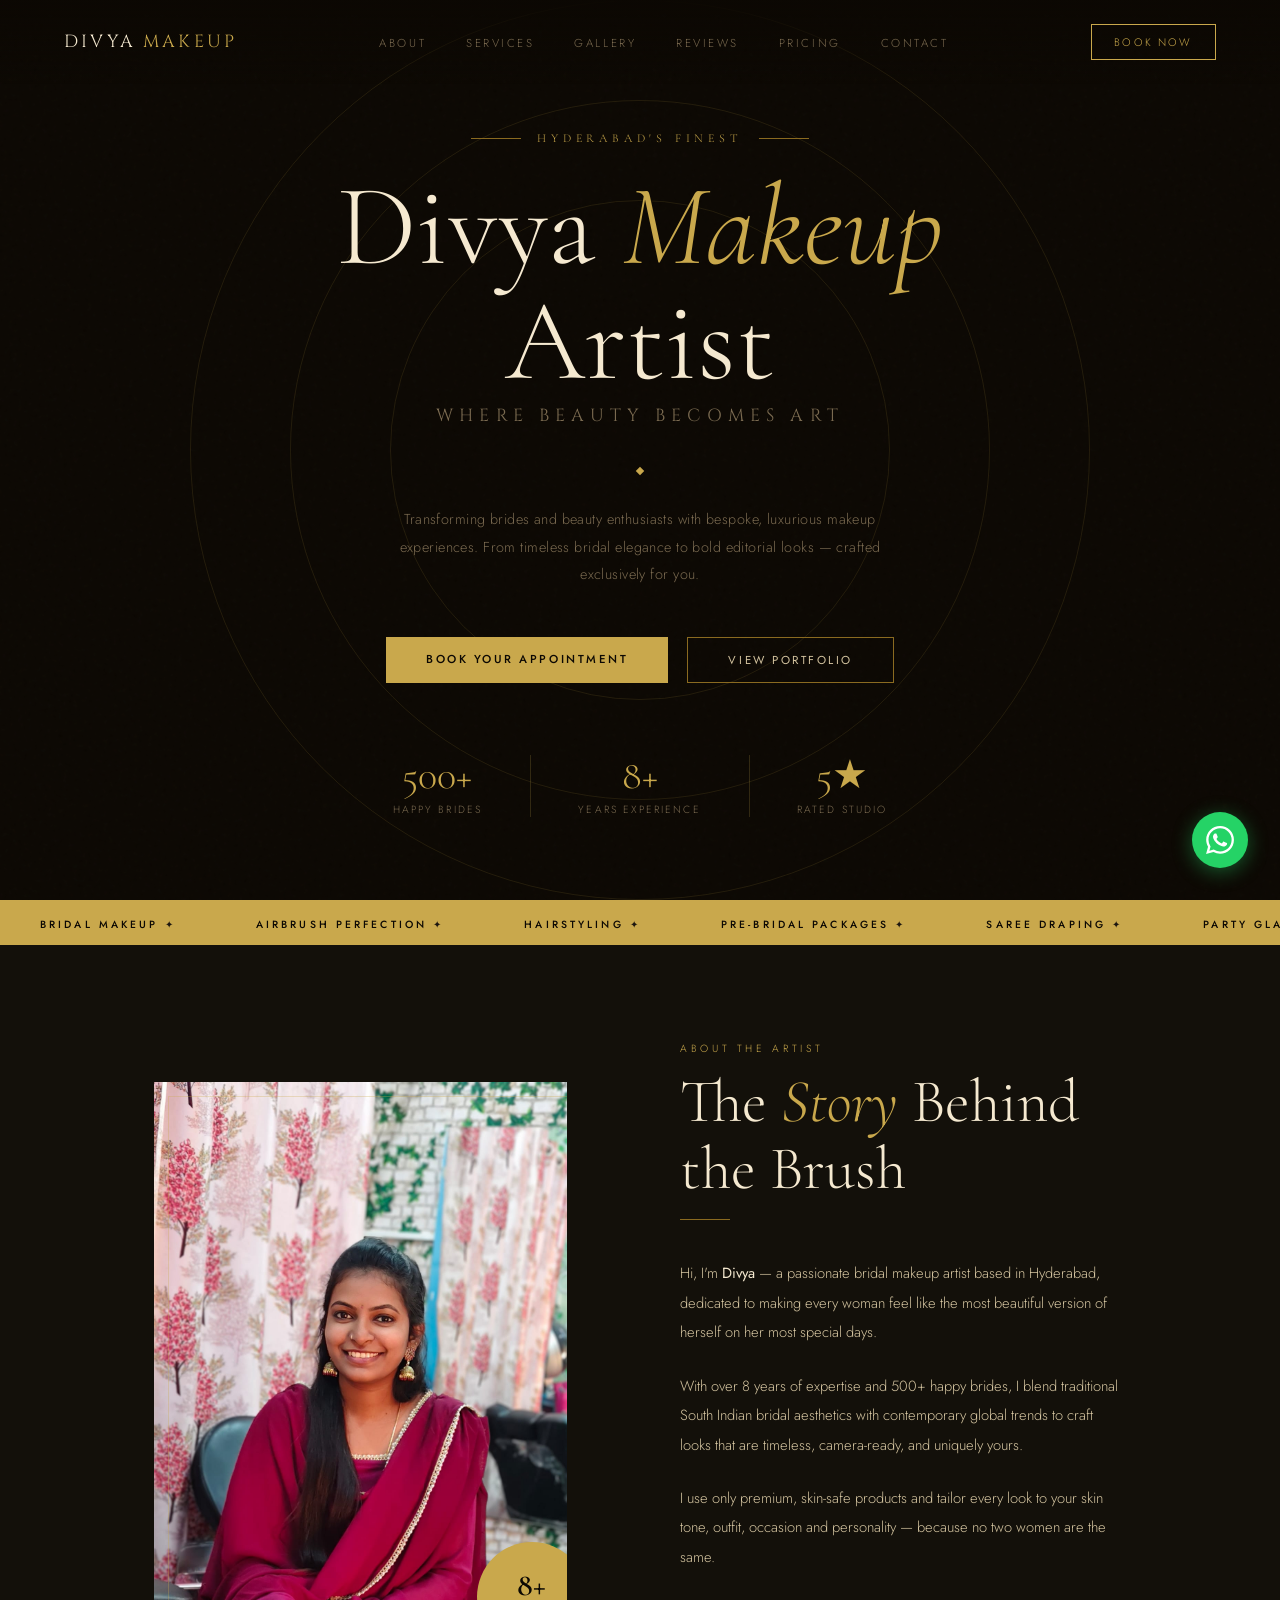
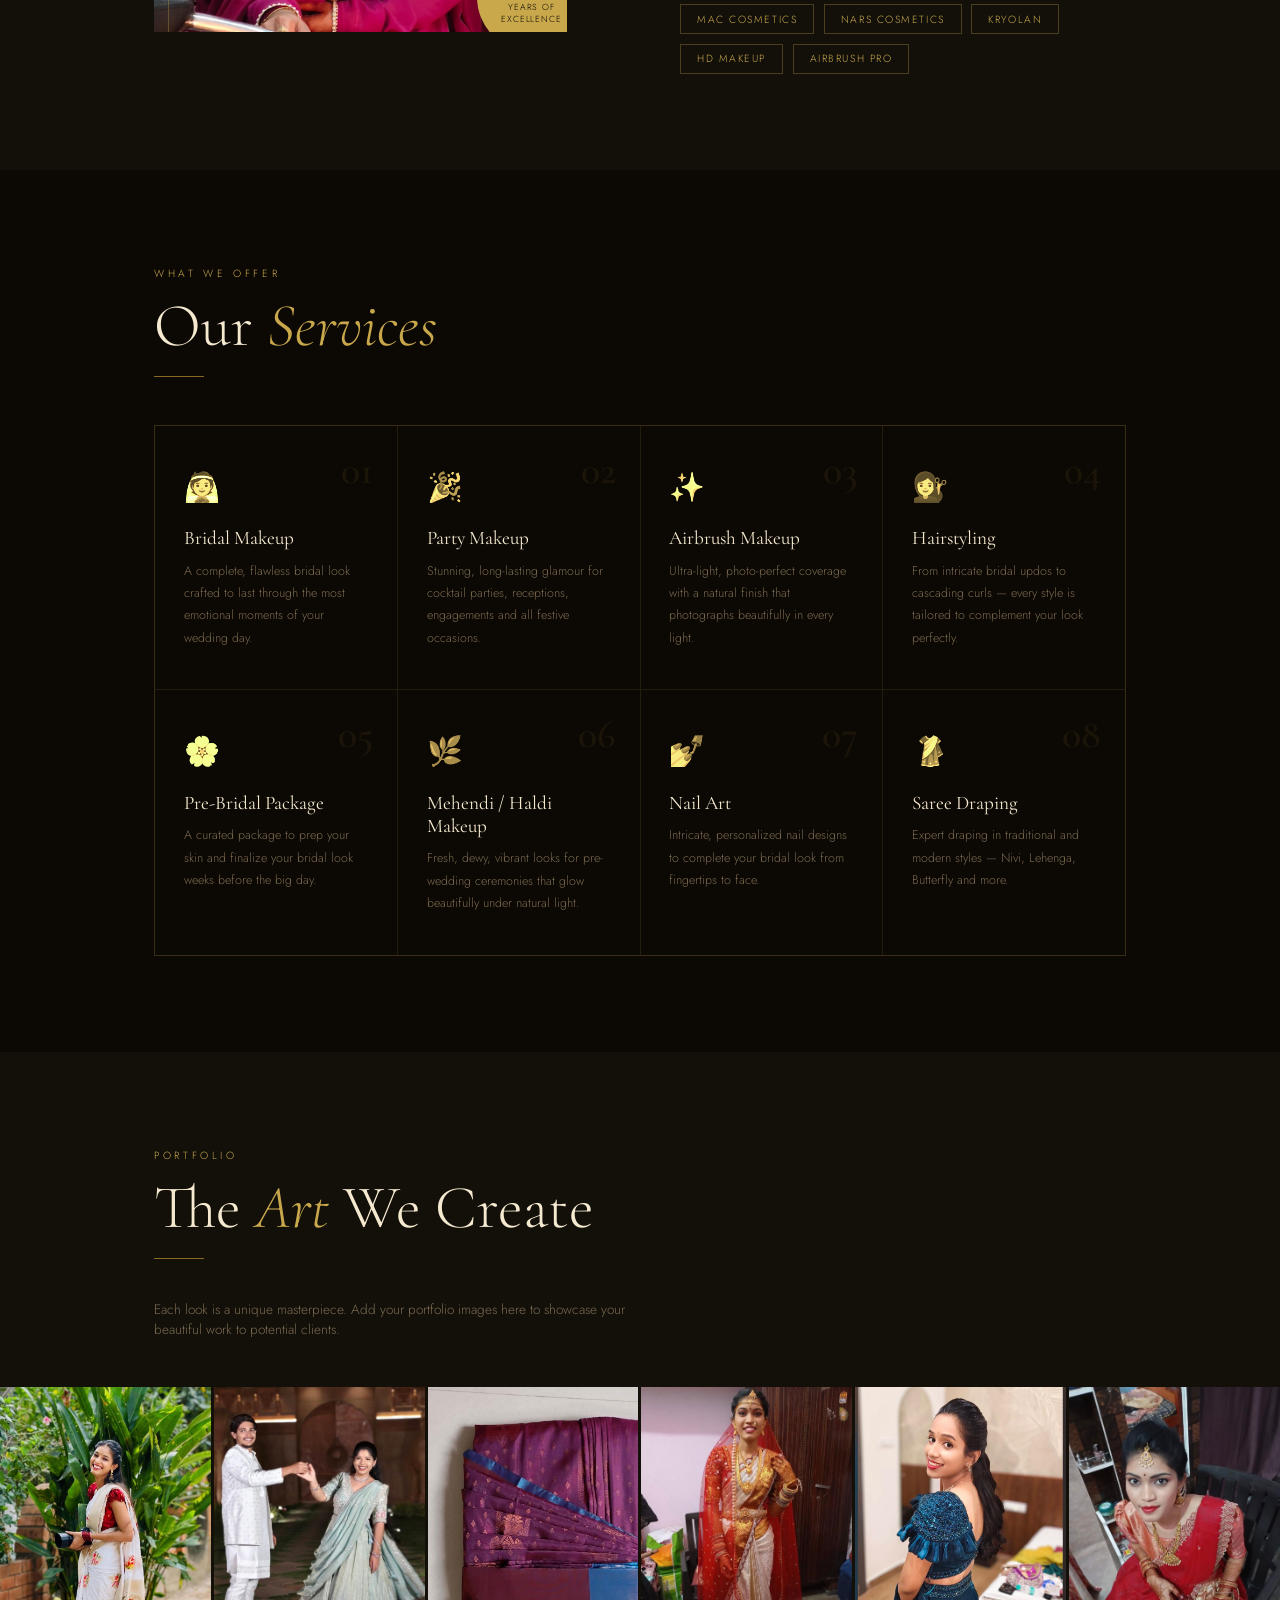
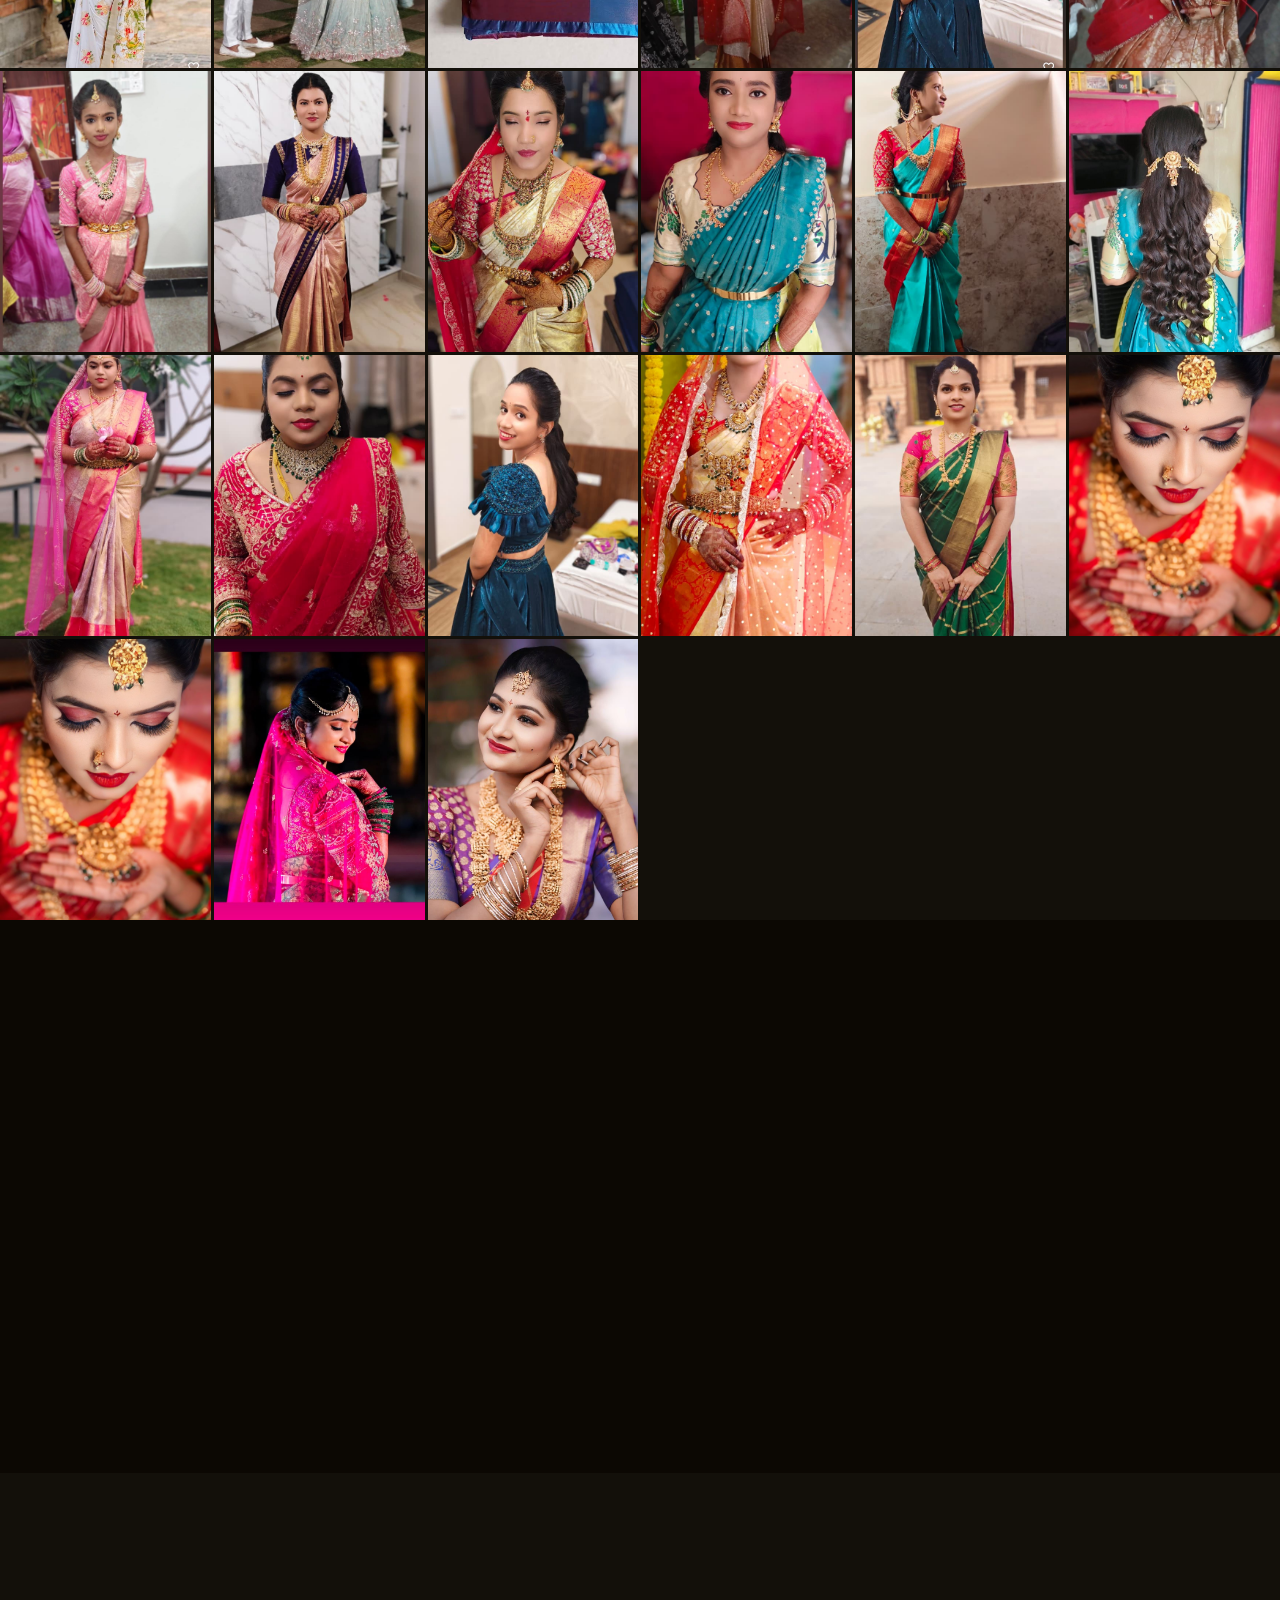
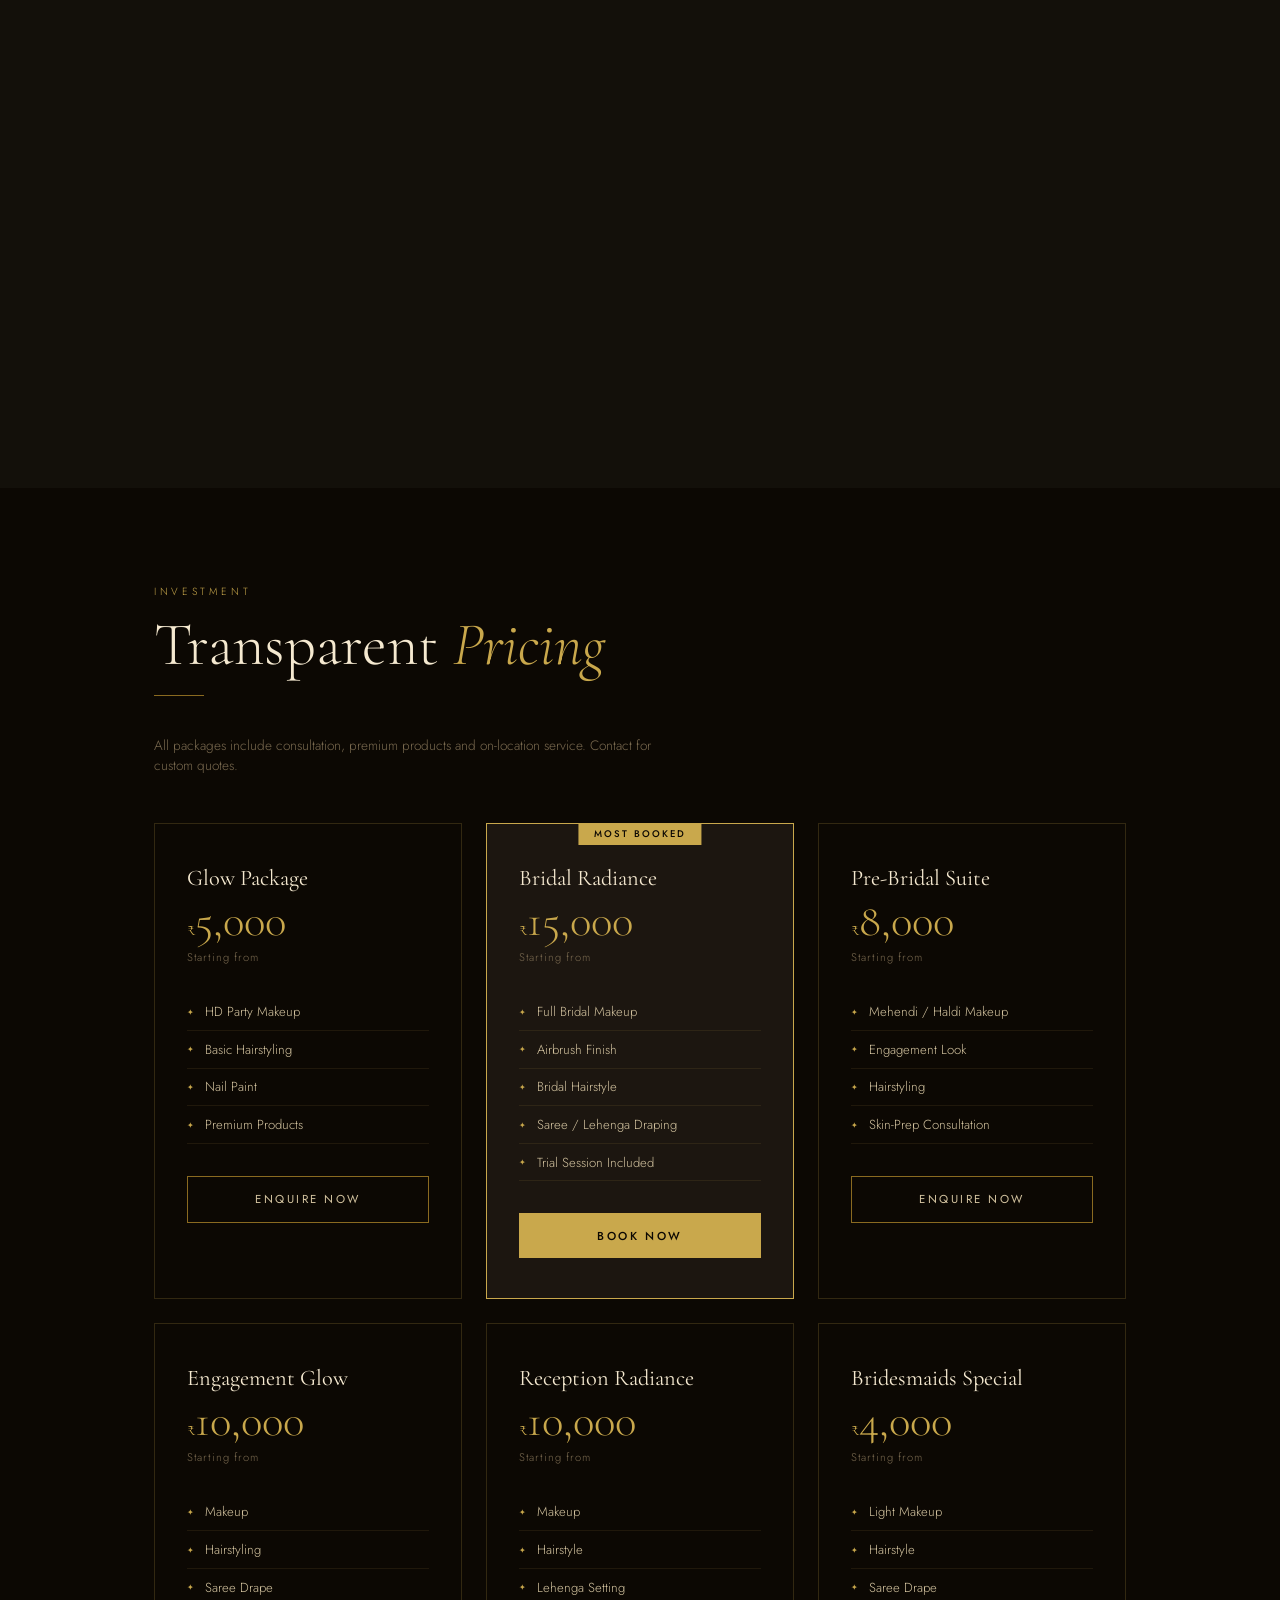
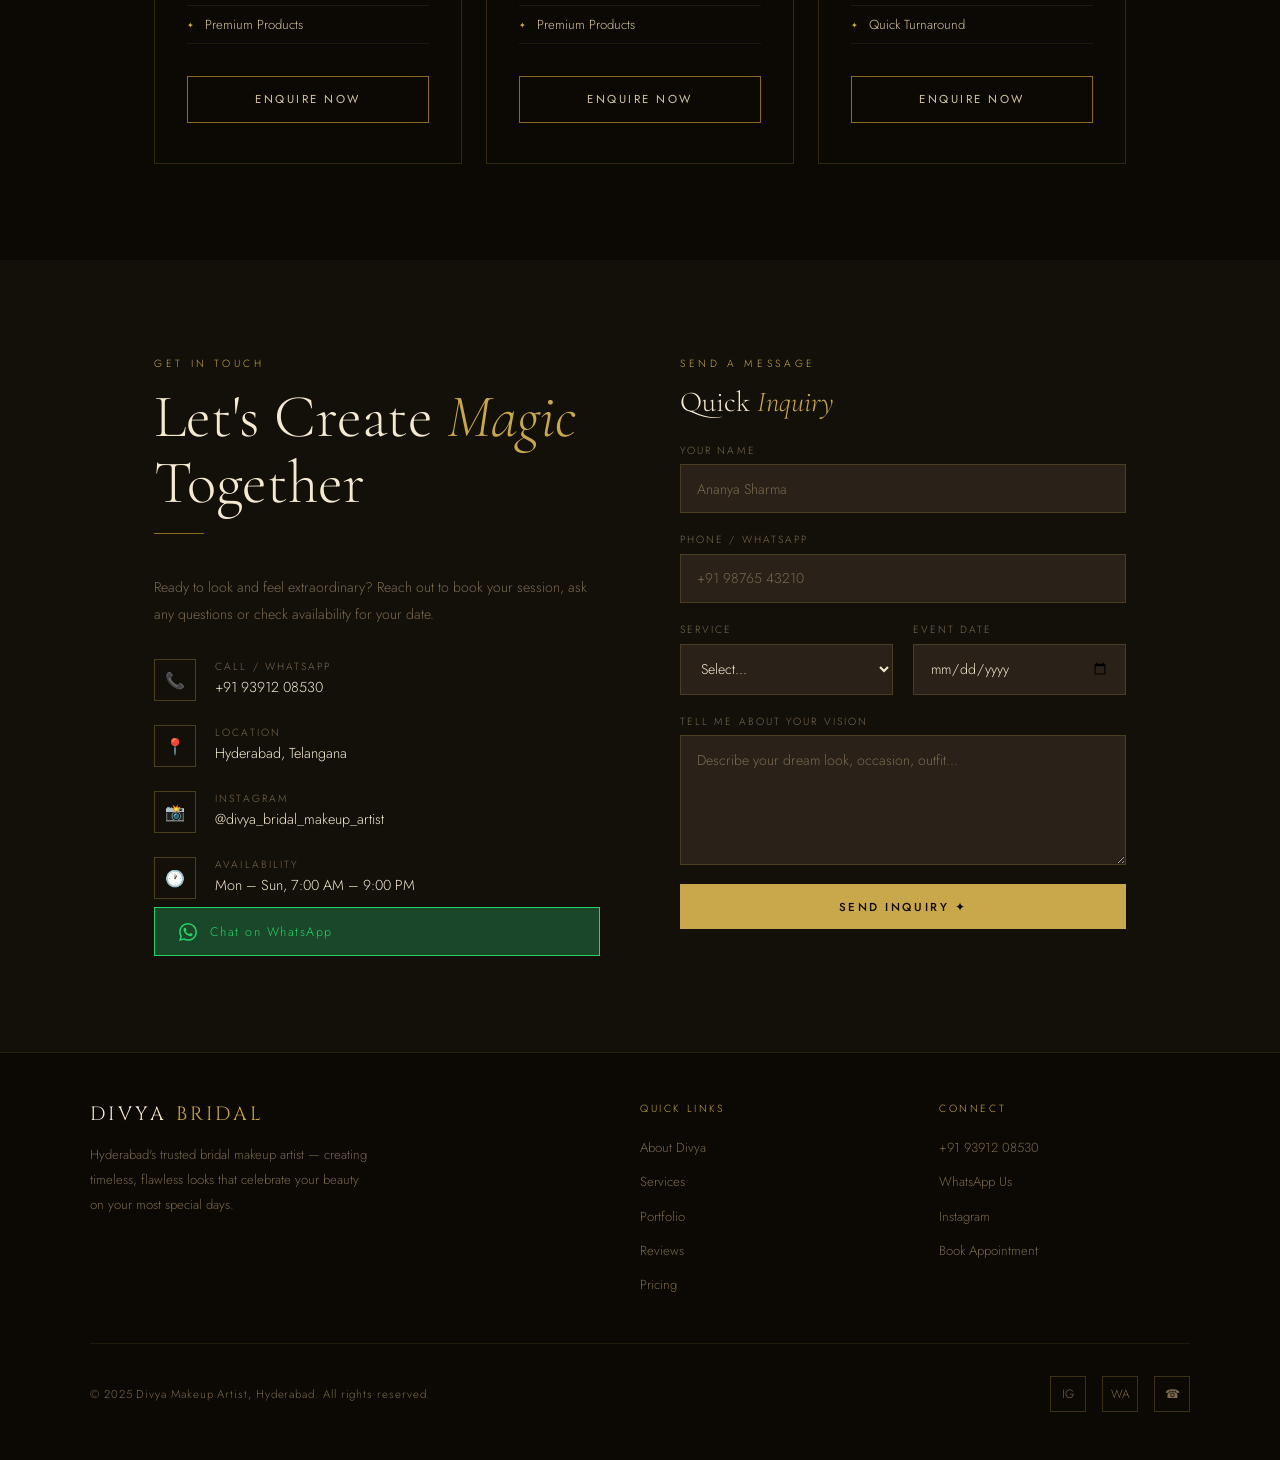
==== commit fedb41ab: "Update pricing: Add Engagement (10k), Reception (10k), Bridesmaids (4k); Remove Nail Art from Bridal" ====
--- a/index.html
+++ b/index.html
@@ -402,7 +402,6 @@
           <li>Airbrush Finish</li>
           <li>Bridal Hairstyle</li>
           <li>Saree / Lehenga Draping</li>
-          <li>Nail Art</li>
           <li>Trial Session Included</li>
         </ul>
         <a class="btn-gold" href="https://wa.me/919391208530" target="_blank" style="display:block;text-align:center;">Book Now</a>
@@ -415,8 +414,43 @@
           <li>Mehendi / Haldi Makeup</li>
           <li>Engagement Look</li>
           <li>Hairstyling</li>
-          <li>Nail Art</li>
           <li>Skin-Prep Consultation</li>
+        </ul>
+        <a class="btn-outline" href="https://wa.me/919391208530" target="_blank" style="display:block;text-align:center;">Enquire Now</a>
+      </div>
+      <div class="pricing-card">
+        <div class="pricing-name">Engagement Glow</div>
+        <div class="pricing-price"><span>₹</span>10,000</div>
+        <div class="pricing-sub">Starting from</div>
+        <ul class="pricing-features">
+          <li>Makeup</li>
+          <li>Hairstyling</li>
+          <li>Saree Drape</li>
+          <li>Premium Products</li>
+        </ul>
+        <a class="btn-outline" href="https://wa.me/919391208530" target="_blank" style="display:block;text-align:center;">Enquire Now</a>
+      </div>
+      <div class="pricing-card">
+        <div class="pricing-name">Reception Radiance</div>
+        <div class="pricing-price"><span>₹</span>10,000</div>
+        <div class="pricing-sub">Starting from</div>
+        <ul class="pricing-features">
+          <li>Makeup</li>
+          <li>Hairstyle</li>
+          <li>Lehenga Setting</li>
+          <li>Premium Products</li>
+        </ul>
+        <a class="btn-outline" href="https://wa.me/919391208530" target="_blank" style="display:block;text-align:center;">Enquire Now</a>
+      </div>
+      <div class="pricing-card">
+        <div class="pricing-name">Bridesmaids Special</div>
+        <div class="pricing-price"><span>₹</span>4,000</div>
+        <div class="pricing-sub">Starting from</div>
+        <ul class="pricing-features">
+          <li>Light Makeup</li>
+          <li>Hairstyle</li>
+          <li>Saree Drape</li>
+          <li>Quick Turnaround</li>
         </ul>
         <a class="btn-outline" href="https://wa.me/919391208530" target="_blank" style="display:block;text-align:center;">Enquire Now</a>
       </div>
